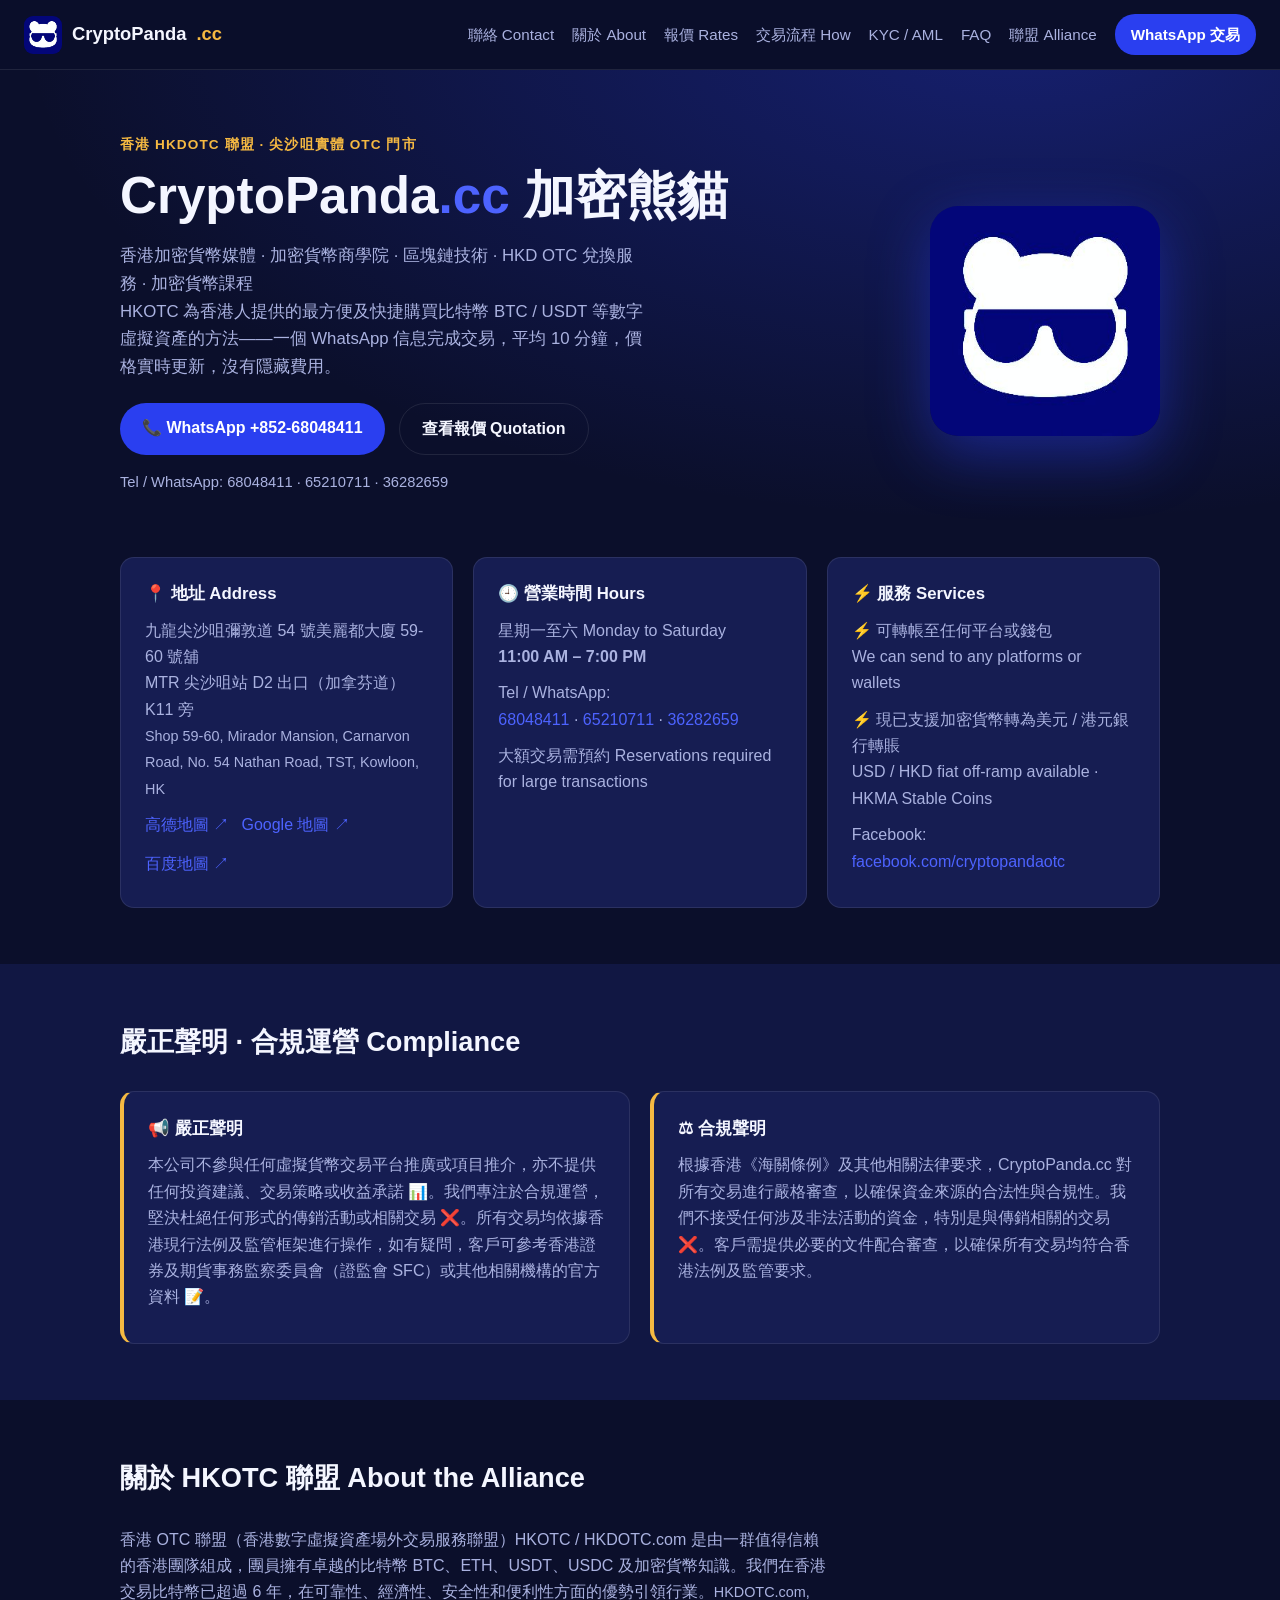
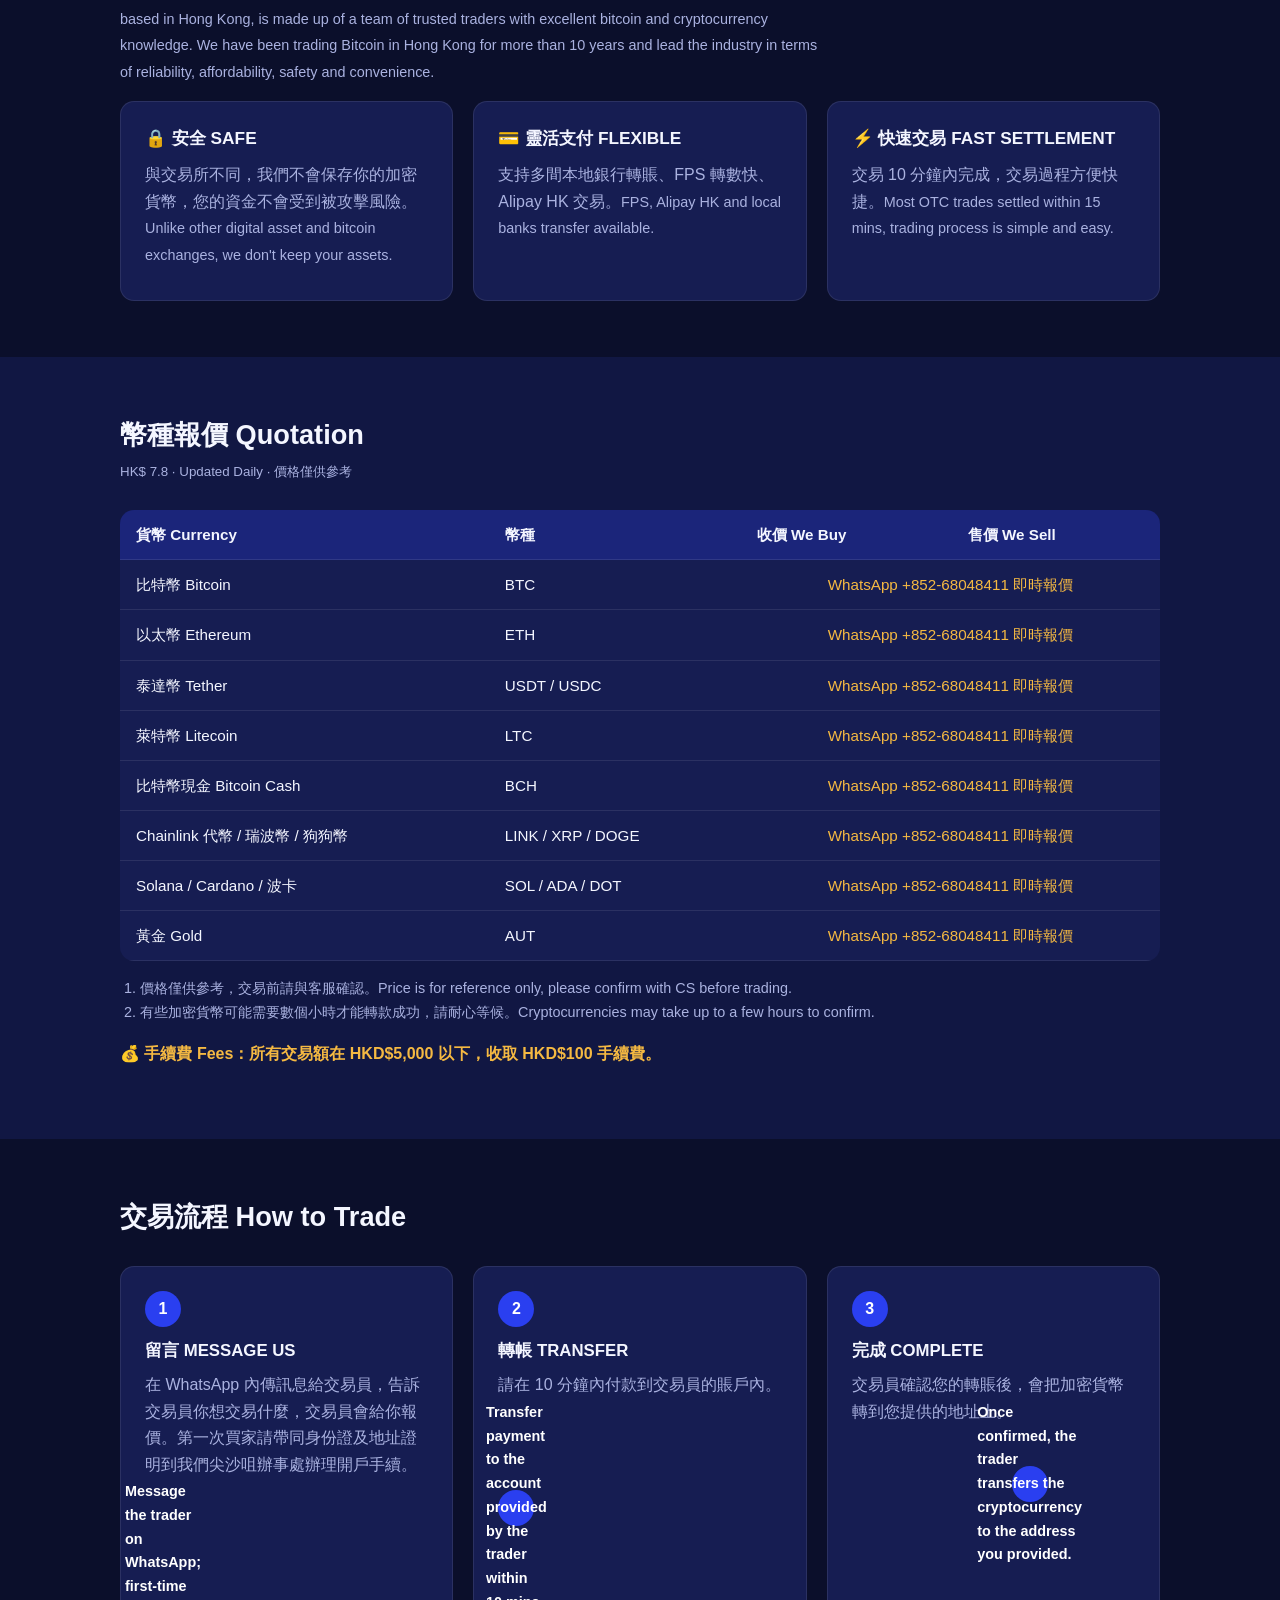
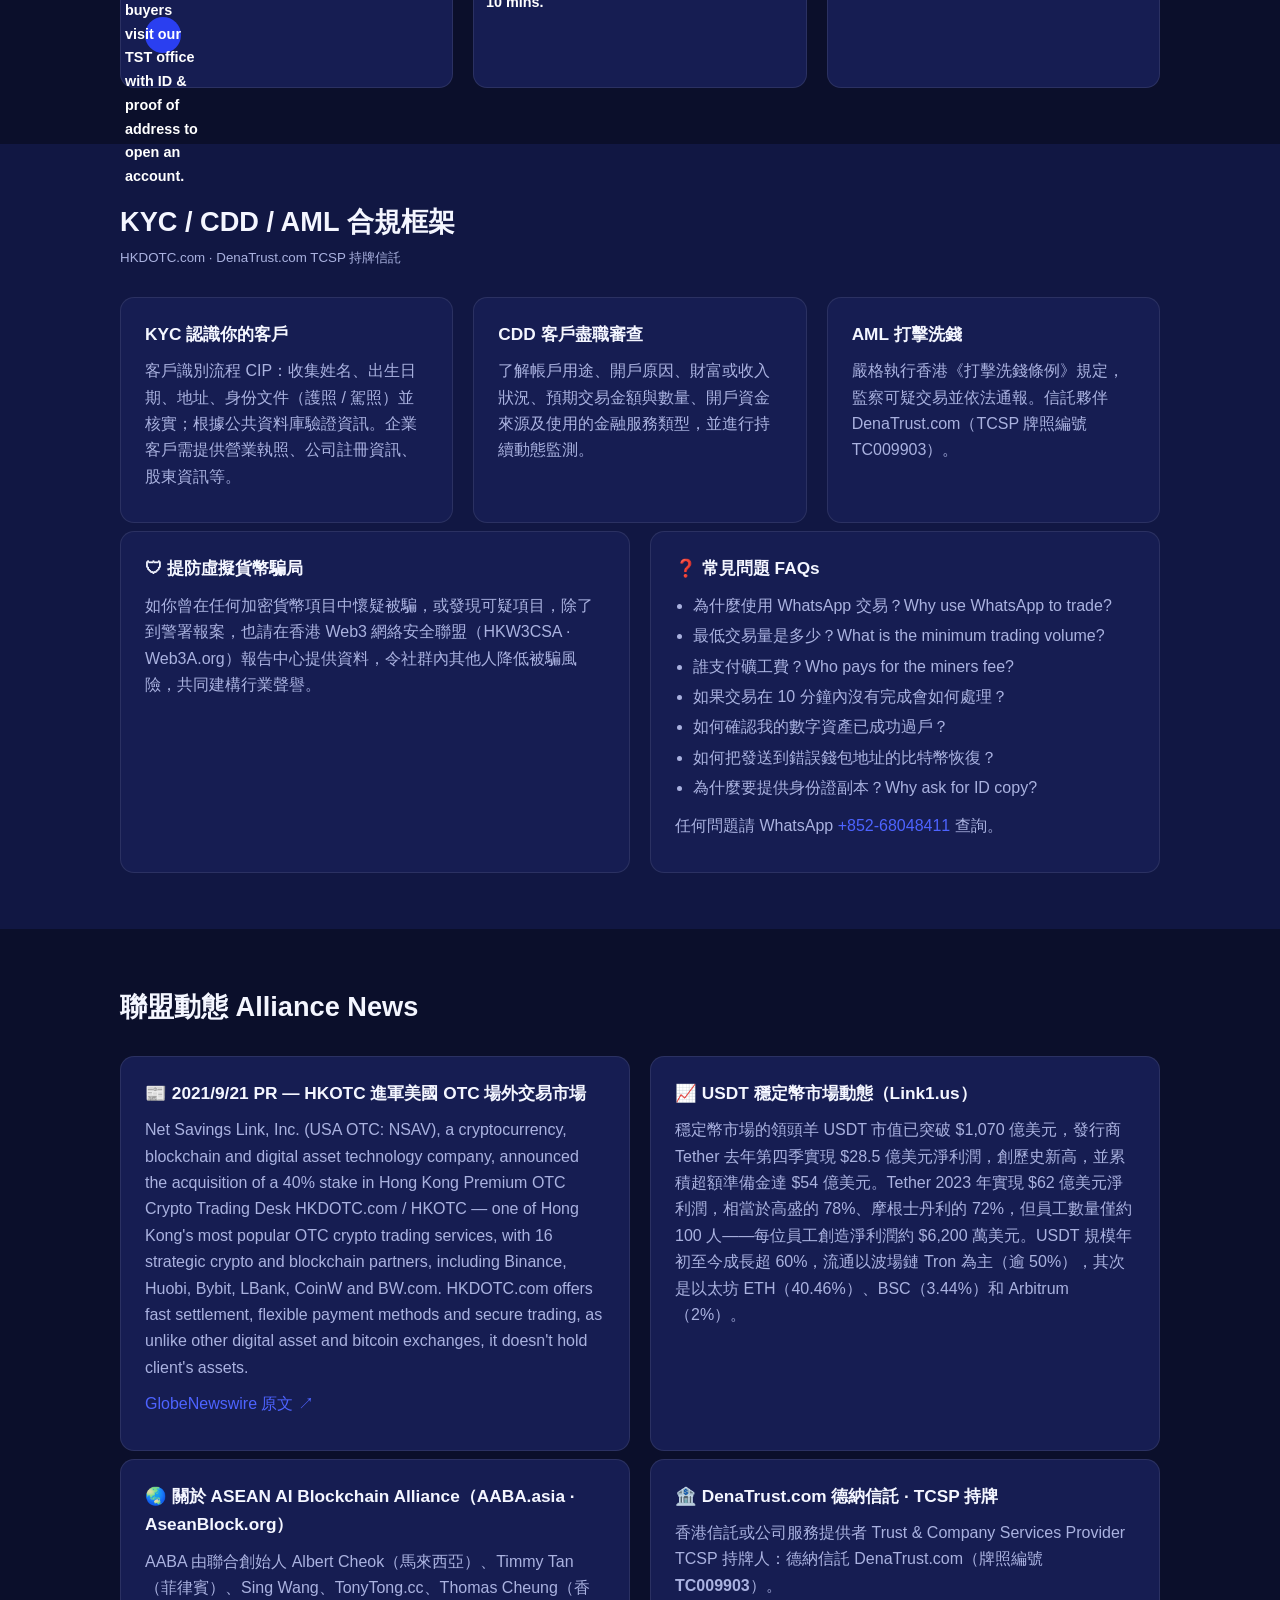
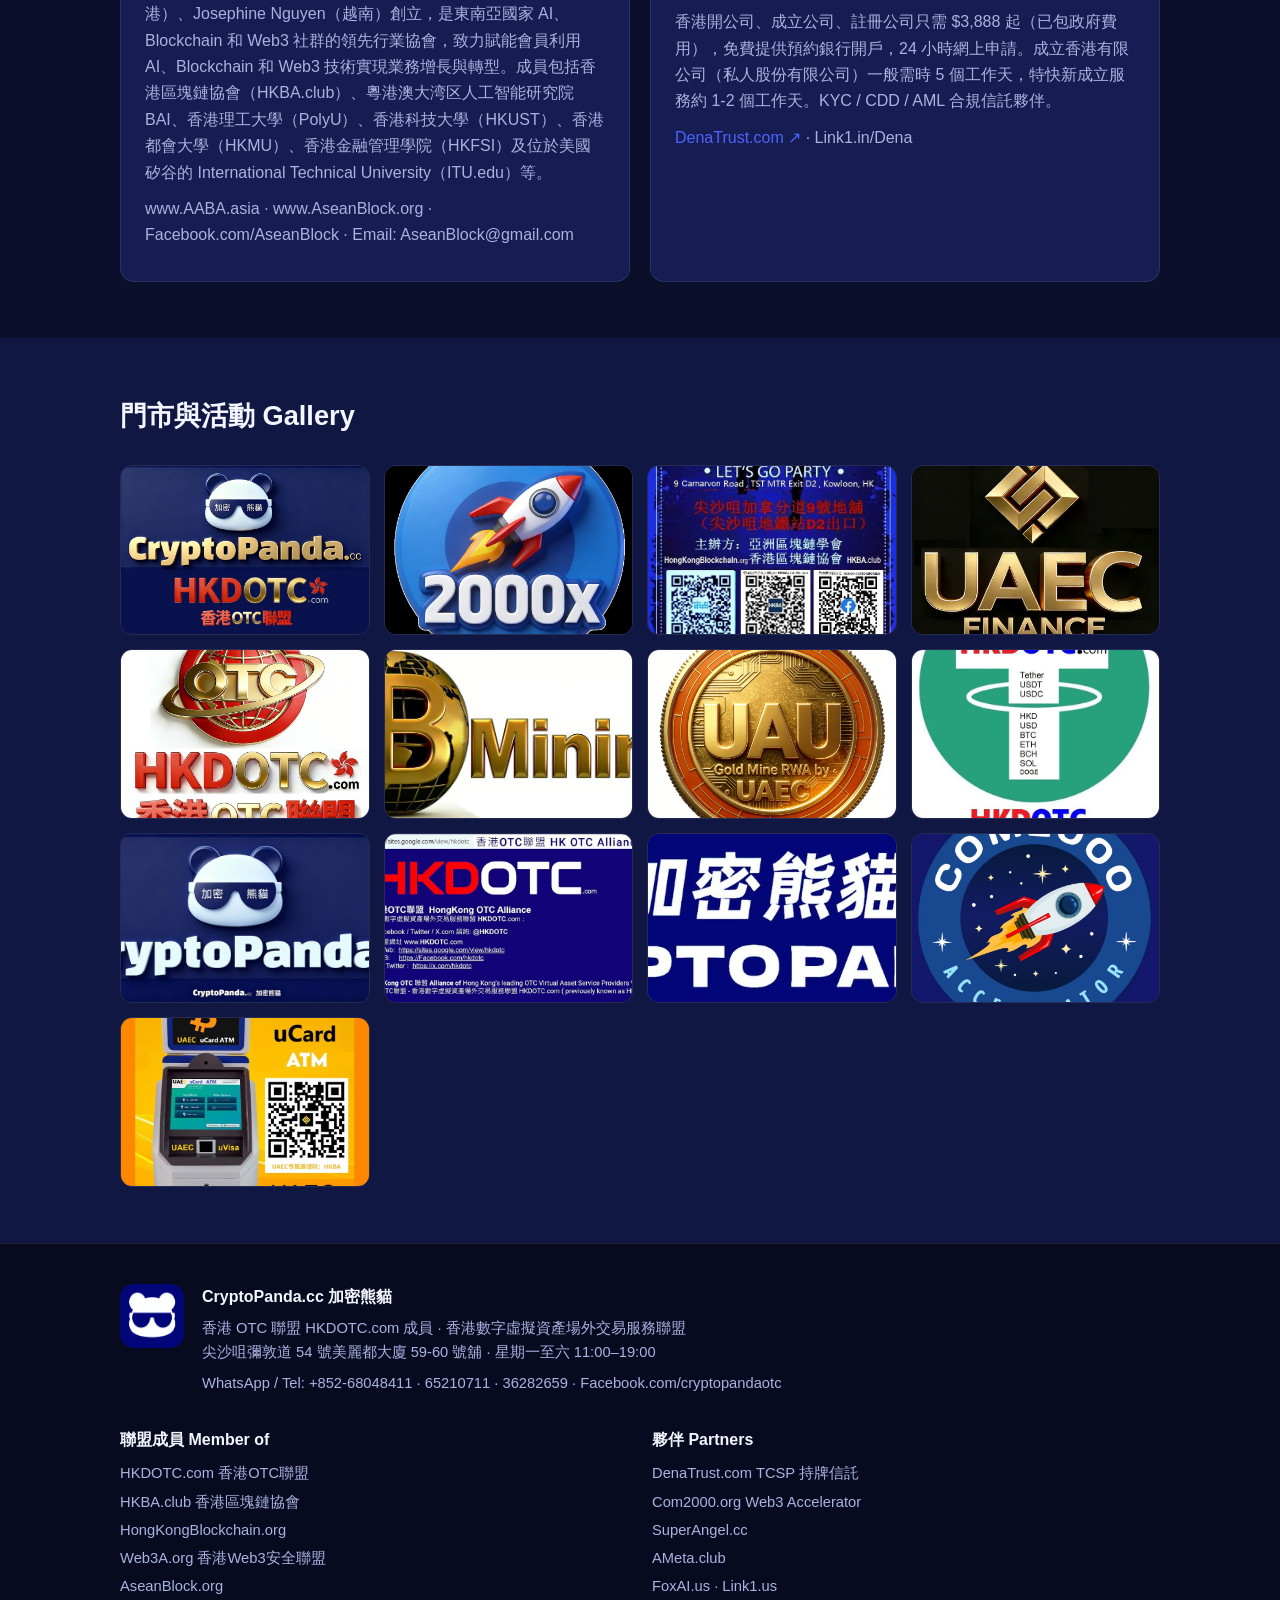
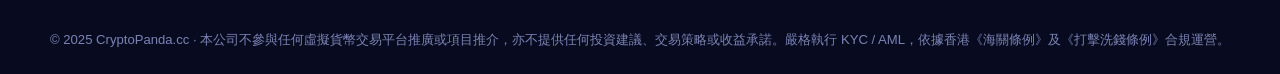
==== site/index.html @ 636df650 "CryptoPanda.cc static website migrated from sites.google.com/view/crypto-panda" ====
<!DOCTYPE html>
<html lang="zh-Hant">
<head>
<meta charset="UTF-8" />
<meta name="viewport" content="width=device-width, initial-scale=1.0" />
<title>CryptoPanda.cc 加密熊貓 — 香港 HKDOTC 聯盟 OTC 門市 | 尖沙咀實體店</title>
<meta name="description" content="CryptoPanda.cc 加密熊貓 — 香港 HKDOTC 聯盟成員，尖沙咀實體 OTC 門市。比特幣 BTC / USDT 等加密貨幣場外交易，10 分鐘完成，FPS / 轉數快 / Alipay HK / 本地銀行轉賬，KYC / AML 合規。Hong Kong OTC crypto trading desk, Mirador Mansion TST." />
<meta property="og:title" content="CryptoPanda.cc 加密熊貓 — 香港 HKDOTC 聯盟 OTC 門市 | 尖沙咀實體店" />
<meta property="og:description" content="CryptoPanda.cc 加密熊貓 — 香港 HKDOTC 聯盟成員，尖沙咀實體 OTC 門市。比特幣 BTC / USDT 等加密貨幣場外交易，10 分鐘完成，FPS / 轉數快 / Alipay HK / 本地銀行轉賬，KYC / AML 合規。Hong Kong OTC crypto trading desk, Mirador Mansion TST." />
<meta property="og:type" content="website" />
<meta property="og:url" content="https://cryptopanda.cc/" />
<meta property="og:image" content="https://cryptopanda.cc/assets/img/229082f6d5.jpg" />
<meta property="og:site_name" content="CryptoPanda.cc 加密熊貓" />
<meta name="twitter:card" content="summary" />
<meta name="twitter:title" content="CryptoPanda.cc 加密熊貓 — 香港 HKDOTC 聯盟 OTC 門市 | 尖沙咀實體店" />
<meta name="twitter:image" content="https://cryptopanda.cc/assets/img/229082f6d5.jpg" />
<link rel="canonical" href="https://cryptopanda.cc/" />
<link rel="icon" type="image/jpeg" href="assets/img/229082f6d5.jpg" />
<link rel="stylesheet" href="assets/css/style.css" />
<script type="application/ld+json">
{
  "@context": "https://schema.org",
  "@type": "LocalBusiness",
  "name": "CryptoPanda.cc 加密熊貓",
  "alternateName": "CryptoPanda HKOTC",
  "description": "香港 HKDOTC 聯盟成員 · 尖沙咀實體 OTC 門市 · 加密貨幣場外交易服務",
  "url": "https://cryptopanda.cc/",
  "logo": "https://cryptopanda.cc/assets/img/229082f6d5.jpg",
  "image": "https://cryptopanda.cc/assets/img/229082f6d5.jpg",
  "telephone": "+852-68048411",
  "address": {
    "@type": "PostalAddress",
    "streetAddress": "Shop 59-60, Mirador Mansion, 54-62 Nathan Road, Tsim Sha Tsui",
    "addressLocality": "Kowloon",
    "addressRegion": "Hong Kong",
    "addressCountry": "HK"
  },
  "geo": {"@type": "GeoCoordinates", "latitude": 22.2988, "longitude": 114.1722},
  "openingHours": "Mo-Sa 11:00-19:00",
  "sameAs": [
    "https://facebook.com/cryptopandaotc",
    "https://wa.me/85268048411",
    "https://hkdotc.com/",
    "https://www.hkba.club/"
  ]
}
</script>
<script type="application/ld+json">
{
  "@context": "https://schema.org",
  "@type": "FAQPage",
  "mainEntity": [
    {"@type": "Question", "name": "為什麼使用 WhatsApp 交易？ Why use WhatsApp to trade?",
     "acceptedAnswer": {"@type": "Answer", "text": "在 WhatsApp 內傳訊息給交易員，告訴交易員你想交易什麼，交易員會即時報價。一個信息就可以完成交易，交易時間平均只需 10 分鐘。"}},
    {"@type": "Question", "name": "最低交易量是多少？ What is the minimum trading volume?",
     "acceptedAnswer": {"@type": "Answer", "text": "請 WhatsApp +852-68048411 向客服查詢即時最低交易量。所有交易額在 HKD$5,000 以下收取 HKD$100 手續費。"}},
    {"@type": "Question", "name": "誰支付礦工費？ Who pays for the miners fee?",
     "acceptedAnswer": {"@type": "Answer", "text": "請與客服在交易前確認報價是否包含礦工費，部分加密貨幣轉款可能需要數小時確認。"}},
    {"@type": "Question", "name": "為什麼要提供身份證副本？ Why are you asking for ID copy?",
     "acceptedAnswer": {"@type": "Answer", "text": "依據香港《打擊洗錢條例》，所有交易須執行 KYC / AML 程序。首次交易請帶同身份證及地址證明到尖沙咀辦事處辦理開戶手續。"}}
  ]
}
</script>
</head>
<body>
<header class="site-head">
  <a class="brand" href="/"><img src="assets/img/229082f6d5.jpg" alt="CryptoPanda 加密熊貓 logo" /> CryptoPanda<span>.cc</span></a>
  <nav class="main">
    <a href="#contact">聯絡 Contact</a>
    <a href="#about">關於 About</a>
    <a href="#rates">報價 Rates</a>
    <a href="#how">交易流程 How</a>
    <a href="#kyc">KYC / AML</a>
    <a href="#faq">FAQ</a>
    <a href="#alliance">聯盟 Alliance</a>
    <a href="https://wa.me/85268048411" class="cta">WhatsApp 交易</a>
  </nav>
</header>

<section class="hero">
  <div class="wrap hero-grid">
    <div>
      <p class="kicker">香港 HKDOTC 聯盟 · 尖沙咀實體 OTC 門市</p>
      <h1>CryptoPanda<span>.cc</span> 加密熊貓</h1>
      <p class="lead">香港加密貨幣媒體 · 加密貨幣商學院 · 區塊鏈技術 · HKD OTC 兌換服務 · 加密貨幣課程<br />
      HKOTC 為香港人提供的最方便及快捷購買比特幣 BTC / USDT 等數字虛擬資產的方法——一個 WhatsApp 信息完成交易，平均 10 分鐘，價格實時更新，沒有隱藏費用。</p>
      <div class="hero-actions">
        <a class="btn primary" href="https://wa.me/85268048411">📞 WhatsApp +852-68048411</a>
        <a class="btn ghost" href="#rates">查看報價 Quotation</a>
      </div>
      <p class="hero-note">Tel / WhatsApp: 68048411 · 65210711 · 36282659</p>
    </div>
    <img class="hero-logo" src="assets/img/229082f6d5.jpg" alt="CryptoPanda 加密熊貓" />
  </div>
</section>

<section class="section contact-strip" id="contact">
  <div class="wrap contact-grid">
    <div class="c-card">
      <h3>📍 地址 Address</h3>
      <p>九龍尖沙咀彌敦道 54 號美麗都大廈 59-60 號舖<br />
      MTR 尖沙咀站 D2 出口（加拿芬道）K11 旁<br />
      <span class="en">Shop 59-60, Mirador Mansion, Carnarvon Road, No. 54 Nathan Road, TST, Kowloon, HK</span></p>
      <div class="map-links">
        <a href="https://surl.amap.com/gNX8JnW1gfIW">高德地圖 ↗</a>
        <a href="https://maps.app.goo.gl/S1iUyGTiBeyRTPDs9">Google 地圖 ↗</a>
        <a href="https://j.map.baidu.com/17/k1ri">百度地圖 ↗</a>
      </div>
    </div>
    <div class="c-card">
      <h3>🕘 營業時間 Hours</h3>
      <p>星期一至六 Monday to Saturday<br /><strong>11:00 AM – 7:00 PM</strong></p>
      <p>Tel / WhatsApp:<br /><a href="tel:+85268048411">68048411</a> · <a href="tel:+85265210711">65210711</a> · <a href="tel:+85236282659">36282659</a></p>
      <p>大額交易需預約 Reservations required for large transactions</p>
    </div>
    <div class="c-card">
      <h3>⚡ 服務 Services</h3>
      <p>⚡ 可轉帳至任何平台或錢包<br />We can send to any platforms or wallets</p>
      <p>⚡ 現已支援加密貨幣轉為美元 / 港元銀行轉賬<br />USD / HKD fiat off-ramp available · HKMA Stable Coins</p>
      <p>Facebook: <a href="https://facebook.com/cryptopandaotc">facebook.com/cryptopandaotc</a></p>
    </div>
  </div>
</section>

<section class="section alt" id="statement">
  <div class="wrap">
    <div class="section-head"><h2>嚴正聲明 · 合規運營 Compliance</h2></div>
    <div class="two-col">
      <div class="card warn">
        <h3>📢 嚴正聲明</h3>
        <p>本公司不參與任何虛擬貨幣交易平台推廣或項目推介，亦不提供任何投資建議、交易策略或收益承諾 📊。我們專注於合規運營，堅決杜絕任何形式的傳銷活動或相關交易 ❌。所有交易均依據香港現行法例及監管框架進行操作，如有疑問，客戶可參考香港證券及期貨事務監察委員會（證監會 SFC）或其他相關機構的官方資料 📝。</p>
      </div>
      <div class="card warn">
        <h3>⚖ 合規聲明</h3>
        <p>根據香港《海關條例》及其他相關法律要求，CryptoPanda.cc 對所有交易進行嚴格審查，以確保資金來源的合法性與合規性。我們不接受任何涉及非法活動的資金，特別是與傳銷相關的交易 ❌。客戶需提供必要的文件配合審查，以確保所有交易均符合香港法例及監管要求。</p>
      </div>
    </div>
  </div>
</section>

<section class="section" id="about">
  <div class="wrap">
    <div class="section-head"><h2>關於 HKOTC 聯盟 About the Alliance</h2></div>
    <p class="intro">香港 OTC 聯盟（香港數字虛擬資產場外交易服務聯盟）HKOTC / HKDOTC.com 是由一群值得信賴的香港團隊組成，團員擁有卓越的比特幣 BTC、ETH、USDT、USDC 及加密貨幣知識。我們在香港交易比特幣已超過 6 年，在可靠性、經濟性、安全性和便利性方面的優勢引領行業。<span class="en">HKDOTC.com, based in Hong Kong, is made up of a team of trusted traders with excellent bitcoin and cryptocurrency knowledge. We have been trading Bitcoin in Hong Kong for more than 10 years and lead the industry in terms of reliability, affordability, safety and convenience.</span></p>
    <div class="three-col">
      <div class="card"><h3>🔒 安全 SAFE</h3><p>與交易所不同，我們不會保存你的加密貨幣，您的資金不會受到被攻擊風險。<span class="en">Unlike other digital asset and bitcoin exchanges, we don't keep your assets.</span></p></div>
      <div class="card"><h3>💳 靈活支付 FLEXIBLE</h3><p>支持多間本地銀行轉賬、FPS 轉數快、Alipay HK 交易。<span class="en">FPS, Alipay HK and local banks transfer available.</span></p></div>
      <div class="card"><h3>⚡ 快速交易 FAST SETTLEMENT</h3><p>交易 10 分鐘內完成，交易過程方便快捷。<span class="en">Most OTC trades settled within 15 mins, trading process is simple and easy.</span></p></div>
    </div>
  </div>
</section>

<section class="section alt" id="rates">
  <div class="wrap">
    <div class="section-head"><h2>幣種報價 Quotation</h2><small>HK$ 7.8 · Updated Daily · 價格僅供參考</small></div>
    <table class="rate-table">
      <thead><tr><th>貨幣 Currency</th><th>幣種</th><th>收價 We Buy</th><th>售價 We Sell</th></tr></thead>
      <tbody>
        <tr><td>比特幣 Bitcoin</td><td>BTC</td><td colspan="2" class="mid">WhatsApp +852-68048411 即時報價</td></tr>
        <tr><td>以太幣 Ethereum</td><td>ETH</td><td colspan="2" class="mid">WhatsApp +852-68048411 即時報價</td></tr>
        <tr><td>泰達幣 Tether</td><td>USDT / USDC</td><td colspan="2" class="mid">WhatsApp +852-68048411 即時報價</td></tr>
        <tr><td>萊特幣 Litecoin</td><td>LTC</td><td colspan="2" class="mid">WhatsApp +852-68048411 即時報價</td></tr>
        <tr><td>比特幣現金 Bitcoin Cash</td><td>BCH</td><td colspan="2" class="mid">WhatsApp +852-68048411 即時報價</td></tr>
        <tr><td>Chainlink 代幣 / 瑞波幣 / 狗狗幣</td><td>LINK / XRP / DOGE</td><td colspan="2" class="mid">WhatsApp +852-68048411 即時報價</td></tr>
        <tr><td>Solana / Cardano / 波卡</td><td>SOL / ADA / DOT</td><td colspan="2" class="mid">WhatsApp +852-68048411 即時報價</td></tr>
        <tr><td>黃金 Gold</td><td>AUT</td><td colspan="2" class="mid">WhatsApp +852-68048411 即時報價</td></tr>
      </tbody>
    </table>
    <ol class="notes">
      <li>價格僅供參考，交易前請與客服確認。Price is for reference only, please confirm with CS before trading.</li>
      <li>有些加密貨幣可能需要數個小時才能轉款成功，請耐心等候。Cryptocurrencies may take up to a few hours to confirm.</li>
    </ol>
    <p class="fee">💰 手續費 Fees：所有交易額在 HKD$5,000 以下，收取 HKD$100 手續費。</p>
  </div>
</section>

<section class="section" id="how">
  <div class="wrap">
    <div class="section-head"><h2>交易流程 How to Trade</h2></div>
    <div class="steps">
      <div class="step"><span>1</span><h3>留言 MESSAGE US</h3><p>在 WhatsApp 內傳訊息給交易員，告訴交易員你想交易什麼，交易員會給你報價。第一次買家請帶同身份證及地址證明到我們尖沙咀辦事處辦理開戶手續。<span class="en">Message the trader on WhatsApp; first-time buyers visit our TST office with ID &amp; proof of address to open an account.</span></p></div>
      <div class="step"><span>2</span><h3>轉帳 TRANSFER</h3><p>請在 10 分鐘內付款到交易員的賬戶內。<span class="en">Transfer payment to the account provided by the trader within 10 mins.</span></p></div>
      <div class="step"><span>3</span><h3>完成 COMPLETE</h3><p>交易員確認您的轉賬後，會把加密貨幣轉到您提供的地址上。<span class="en">Once confirmed, the trader transfers the cryptocurrency to the address you provided.</span></p></div>
    </div>
  </div>
</section>

<section class="section alt" id="kyc">
  <div class="wrap">
    <div class="section-head"><h2>KYC / CDD / AML 合規框架</h2><small>HKDOTC.com · DenaTrust.com TCSP 持牌信託</small></div>
    <div class="three-col">
      <div class="card"><h3>KYC 認識你的客戶</h3><p>客戶識別流程 CIP：收集姓名、出生日期、地址、身份文件（護照 / 駕照）並核實；根據公共資料庫驗證資訊。企業客戶需提供營業執照、公司註冊資訊、股東資訊等。</p></div>
      <div class="card"><h3>CDD 客戶盡職審查</h3><p>了解帳戶用途、開戶原因、財富或收入狀況、預期交易金額與數量、開戶資金來源及使用的金融服務類型，並進行持續動態監測。</p></div>
      <div class="card"><h3>AML 打擊洗錢</h3><p>嚴格執行香港《打擊洗錢條例》規定，監察可疑交易並依法通報。信託夥伴 DenaTrust.com（TCSP 牌照編號 TC009903）。</p></div>
    </div>
    <div class="two-col">
      <div class="card">
        <h3>🛡 提防虛擬貨幣騙局</h3>
        <p>如你曾在任何加密貨幣項目中懷疑被騙，或發現可疑項目，除了到警署報案，也請在香港 Web3 網絡安全聯盟（HKW3CSA · Web3A.org）報告中心提供資料，令社群內其他人降低被騙風險，共同建構行業聲譽。</p>
      </div>
      <div class="card">
        <h3>❓ 常見問題 FAQs</h3>
        <ul class="faq-list">
          <li>為什麼使用 WhatsApp 交易？Why use WhatsApp to trade?</li>
          <li>最低交易量是多少？What is the minimum trading volume?</li>
          <li>誰支付礦工費？Who pays for the miners fee?</li>
          <li>如果交易在 10 分鐘內沒有完成會如何處理？</li>
          <li>如何確認我的數字資產已成功過戶？</li>
          <li>如何把發送到錯誤錢包地址的比特幣恢復？</li>
          <li>為什麼要提供身份證副本？Why ask for ID copy?</li>
        </ul>
        <p>任何問題請 WhatsApp <a href="https://wa.me/85268048411">+852-68048411</a> 查詢。</p>
      </div>
    </div>
  </div>
</section>

<section class="section" id="news">
  <div class="wrap">
    <div class="section-head"><h2>聯盟動態 Alliance News</h2></div>
    <div class="two-col">
      <div class="card">
        <h3>📰 2021/9/21 PR — HKOTC 進軍美國 OTC 場外交易市場</h3>
        <p>Net Savings Link, Inc. (USA OTC: NSAV), a cryptocurrency, blockchain and digital asset technology company, announced the acquisition of a 40% stake in Hong Kong Premium OTC Crypto Trading Desk HKDOTC.com / HKOTC — one of Hong Kong's most popular OTC crypto trading services, with 16 strategic crypto and blockchain partners, including Binance, Huobi, Bybit, LBank, CoinW and BW.com. HKDOTC.com offers fast settlement, flexible payment methods and secure trading, as unlike other digital asset and bitcoin exchanges, it doesn't hold client's assets.</p>
        <p><a href="https://www.globenewswire.com/news-release/2021/09/21/2300694/0/en/NSAV-ACQUIRES-40-STAKE-IN-PREMIUM-OTC-CRYPTO-TRADING-DESK-HKOTC-CO.html">GlobeNewswire 原文 ↗</a></p>
      </div>
      <div class="card">
        <h3>📈 USDT 穩定幣市場動態（Link1.us）</h3>
        <p>穩定幣市場的領頭羊 USDT 市值已突破 $1,070 億美元，發行商 Tether 去年第四季實現 $28.5 億美元淨利潤，創歷史新高，並累積超額準備金達 $54 億美元。Tether 2023 年實現 $62 億美元淨利潤，相當於高盛的 78%、摩根士丹利的 72%，但員工數量僅約 100 人——每位員工創造淨利潤約 $6,200 萬美元。USDT 規模年初至今成長超 60%，流通以波場鏈 Tron 為主（逾 50%），其次是以太坊 ETH（40.46%）、BSC（3.44%）和 Arbitrum（2%）。</p>
      </div>
    </div>
    <div class="two-col">
      <div class="card">
        <h3>🌏 關於 ASEAN AI Blockchain Alliance（AABA.asia · AseanBlock.org）</h3>
        <p>AABA 由聯合創始人 Albert Cheok（馬來西亞）、Timmy Tan（菲律賓）、Sing Wang、TonyTong.cc、Thomas Cheung（香港）、Josephine Nguyen（越南）創立，是東南亞國家 AI、Blockchain 和 Web3 社群的領先行業協會，致力賦能會員利用 AI、Blockchain 和 Web3 技術實現業務增長與轉型。成員包括香港區塊鏈協會（HKBA.club）、粵港澳大湾区人工智能研究院 BAI、香港理工大學（PolyU）、香港科技大學（HKUST）、香港都會大學（HKMU）、香港金融管理學院（HKFSI）及位於美國矽谷的 International Technical University（ITU.edu）等。</p>
        <p>www.AABA.asia · www.AseanBlock.org · Facebook.com/AseanBlock · Email: AseanBlock@gmail.com</p>
      </div>
      <div class="card">
        <h3>🏦 DenaTrust.com 德納信託 · TCSP 持牌</h3>
        <p>香港信託或公司服務提供者 Trust &amp; Company Services Provider TCSP 持牌人：德納信託 DenaTrust.com（牌照編號 <strong>TC009903</strong>）。</p>
        <p>香港開公司、成立公司、註冊公司只需 $3,888 起（已包政府費用），免費提供預約銀行開戶，24 小時網上申請。成立香港有限公司（私人股份有限公司）一般需時 5 個工作天，特快新成立服務約 1-2 個工作天。KYC / CDD / AML 合規信託夥伴。</p>
        <p><a href="https://denatrust.com/">DenaTrust.com ↗</a> · Link1.in/Dena</p>
      </div>
    </div>
  </div>
</section>

<section class="section alt" id="gallery">
  <div class="wrap">
    <div class="section-head"><h2>門市與活動 Gallery</h2></div>
    <div class="gallery">
      <img src="assets/img/a9dcb4ada9.jpg" alt="CryptoPanda 門市與活動照片" loading="lazy" />
      <img src="assets/img/1baae453f8.jpg" alt="CryptoPanda 門市與活動照片" loading="lazy" />
      <img src="assets/img/5feec6fad7.jpg" alt="CryptoPanda 門市與活動照片" loading="lazy" />
      <img src="assets/img/48e585fd11.jpg" alt="CryptoPanda 門市與活動照片" loading="lazy" />
      <img src="assets/img/a120002dae.jpg" alt="CryptoPanda 門市與活動照片" loading="lazy" />
      <img src="assets/img/e65a590a1b.jpg" alt="CryptoPanda 門市與活動照片" loading="lazy" />
      <img src="assets/img/2b3e9a0b26.jpg" alt="CryptoPanda 門市與活動照片" loading="lazy" />
      <img src="assets/img/5f7fae961f.jpg" alt="CryptoPanda 門市與活動照片" loading="lazy" />
      <img src="assets/img/344607c28f.jpg" alt="CryptoPanda 門市與活動照片" loading="lazy" />
      <img src="assets/img/9b5f0bfd82.jpg" alt="CryptoPanda 門市與活動照片" loading="lazy" />
      <img src="assets/img/c36d4909ea.jpg" alt="CryptoPanda 門市與活動照片" loading="lazy" />
      <img src="assets/img/d9d521d7dd.jpg" alt="CryptoPanda 門市與活動照片" loading="lazy" />
      <img src="assets/img/a3f9335249.jpg" alt="CryptoPanda 門市與活動照片" loading="lazy" />
    </div>
  </div>
</section>

<footer class="site-foot">
  <div class="wrap">
    <div class="foot-brand">
      <img src="assets/img/229082f6d5.jpg" alt="CryptoPanda logo" />
      <div>
        <strong>CryptoPanda.cc 加密熊貓</strong>
        <p>香港 OTC 聯盟 HKDOTC.com 成員 · 香港數字虛擬資產場外交易服務聯盟<br />
        尖沙咀彌敦道 54 號美麗都大廈 59-60 號舖 · 星期一至六 11:00–19:00</p>
        <p>WhatsApp / Tel: +852-68048411 · 65210711 · 36282659 · Facebook.com/cryptopandaotc</p>
      </div>
    </div>
    <div class="foot-links">
      <div>
        <h4>聯盟成員 Member of</h4>
        <a href="https://hkdotc.com/">HKDOTC.com 香港OTC聯盟</a>
        <a href="https://www.hkba.club/">HKBA.club 香港區塊鏈協會</a>
        <a href="https://www.hongkongblockchain.org/">HongKongBlockchain.org</a>
        <a href="https://web3a.org/">Web3A.org 香港Web3安全聯盟</a>
        <a href="https://www.aseanblock.org/">AseanBlock.org</a>
      </div>
      <div>
        <h4>夥伴 Partners</h4>
        <a href="https://denatrust.com/">DenaTrust.com TCSP 持牌信託</a>
        <a href="https://com2000.org/">Com2000.org Web3 Accelerator</a>
        <a href="https://superangel.cc/">SuperAngel.cc</a>
        <a href="https://ameta.club/">AMeta.club</a>
        <a href="https://foxai.us/">FoxAI.us · Link1.us</a>
      </div>
    </div>
  </div>
  <p class="fine">© 2025 CryptoPanda.cc · 本公司不參與任何虛擬貨幣交易平台推廣或項目推介，亦不提供任何投資建議、交易策略或收益承諾。嚴格執行 KYC / AML，依據香港《海關條例》及《打擊洗錢條例》合規運營。</p>
</footer>
<script>
document.addEventListener('click', e => {
  if (!e.target.closest('.site-head')) document.querySelector('nav.main')?.classList.remove('open');
});
</script>
</body>
</html>
---- site/assets/css/style.css ----
:root{--bg:#0b0f2b;--panel:#111743;--card:#161d52;--ink:#f4f6ff;--muted:#aab2e0;--brand:#2a3ff0;--brand2:#4d63ff;--gold:#f5b942;--line:rgba(255,255,255,.09)}
*{box-sizing:border-box}
body{margin:0;font-family:"Noto Sans TC","PingFang TC","Microsoft JhengHei",-apple-system,"Segoe UI",sans-serif;background:var(--bg);color:var(--ink);line-height:1.65}
a{color:var(--brand2);text-decoration:none}
a:hover{text-decoration:underline}
img{max-width:100%}
.wrap{max-width:1080px;margin:0 auto;padding:0 20px}
.en{color:var(--muted);font-size:.9em}

/* header */
.site-head{display:flex;align-items:center;justify-content:space-between;gap:16px;padding:14px 24px;position:sticky;top:0;background:rgba(11,15,43,.92);backdrop-filter:blur(10px);border-bottom:1px solid var(--line);z-index:50}
.brand{display:flex;align-items:center;gap:10px;font-weight:800;font-size:1.15rem;color:var(--ink)}
.brand img{width:38px;height:38px;border-radius:9px}
.brand span{color:var(--gold)}
nav.main{display:flex;align-items:center;gap:18px;flex-wrap:wrap}
nav.main a{color:var(--muted);font-size:.95rem}
nav.main a:hover{color:var(--ink);text-decoration:none}
nav.main a.cta{background:var(--brand);color:#fff;padding:8px 16px;border-radius:20px;font-weight:600}
@media(max-width:840px){nav.main{display:none}.site-head.open nav.main{display:flex}}

/* hero */
.hero{padding:64px 0 48px;background:radial-gradient(1000px 500px at 80% -10%,rgba(42,63,240,.35),transparent),var(--bg)}
.hero-grid{display:grid;grid-template-columns:1fr auto;gap:40px;align-items:center}
.kicker{color:var(--gold);font-weight:700;letter-spacing:.08em;text-transform:uppercase;font-size:.85rem;margin:0 0 10px}
.hero h1{font-size:clamp(2.1rem,5vw,3.2rem);margin:0 0 14px;line-height:1.15}
.hero h1 span{color:var(--brand2)}
.lead{color:var(--muted);font-size:1.05rem;max-width:56ch}
.hero-actions{display:flex;gap:14px;flex-wrap:wrap;margin:22px 0 10px}
.btn{padding:12px 22px;border-radius:26px;font-weight:700}
.btn.primary{background:var(--brand);color:#fff}
.btn.primary:hover{background:var(--brand2);text-decoration:none}
.btn.ghost{border:1px solid var(--line);color:var(--ink)}
.btn.ghost:hover{text-decoration:none;border-color:var(--brand2)}
.hero-note{color:var(--muted);font-size:.92rem}
.hero-logo{width:230px;height:230px;border-radius:28px;box-shadow:0 18px 60px rgba(42,63,240,.45)}
@media(max-width:760px){.hero-grid{grid-template-columns:1fr}.hero-logo{width:160px;height:160px}}

/* sections */
.section{padding:56px 0}
.section.alt{background:var(--panel)}
.section-head{margin-bottom:26px}
.section-head h2{margin:0;font-size:1.7rem}
.section-head small{color:var(--muted)}
.intro{max-width:80ch;color:var(--muted)}
.two-col{display:grid;grid-template-columns:1fr 1fr;gap:20px;margin-top:8px}
.three-col{display:grid;grid-template-columns:repeat(3,1fr);gap:20px;margin-top:8px}
@media(max-width:840px){.two-col,.three-col{grid-template-columns:1fr}}
.card{background:var(--card);border:1px solid var(--line);border-radius:14px;padding:22px 24px}
.card h3{margin:0 0 10px;font-size:1.08rem}
.card p{margin:0 0 10px;color:var(--muted)}
.card.warn{border-left:4px solid var(--gold)}
.card .faq-list{margin:0 0 12px;padding-left:18px;color:var(--muted)}
.card .faq-list li{margin:4px 0}

/* contact strip */
.contact-strip{padding-top:0}
.contact-grid{display:grid;grid-template-columns:repeat(3,1fr);gap:20px}
@media(max-width:840px){.contact-grid{grid-template-columns:1fr}}
.c-card{background:var(--card);border:1px solid var(--line);border-radius:14px;padding:22px 24px}
.c-card h3{margin:0 0 10px;font-size:1.05rem}
.c-card p{margin:0 0 10px;color:var(--muted)}
.map-links{display:flex;gap:12px;flex-wrap:wrap}

/* rates */
.rate-table{width:100%;border-collapse:collapse;background:var(--card);border-radius:14px;overflow:hidden;font-size:.95rem}
.rate-table th,.rate-table td{padding:12px 16px;border-bottom:1px solid var(--line);text-align:left}
.rate-table thead th{background:rgba(42,63,240,.25);font-weight:700}
.rate-table .mid{color:var(--gold);text-align:center}
.notes{color:var(--muted);font-size:.9rem;margin:16px 0 6px;padding-left:20px}
.fee{font-weight:600;color:var(--gold)}

/* steps */
.steps{display:grid;grid-template-columns:repeat(3,1fr);gap:20px}
@media(max-width:840px){.steps{grid-template-columns:1fr}}
.step{background:var(--card);border:1px solid var(--line);border-radius:14px;padding:24px}
.step span{display:inline-flex;width:36px;height:36px;border-radius:50%;background:var(--brand);color:#fff;align-items:center;justify-content:center;font-weight:800;margin-bottom:10px}
.step h3{margin:0 0 8px;font-size:1.05rem}
.step p{margin:0;color:var(--muted)}

/* gallery */
.gallery{display:grid;grid-template-columns:repeat(4,1fr);gap:14px}
.gallery img{border-radius:12px;width:100%;height:170px;object-fit:cover;border:1px solid var(--line)}
@media(max-width:840px){.gallery{grid-template-columns:repeat(2,1fr)}}

/* footer */
.site-foot{border-top:1px solid var(--line);padding:40px 0 24px;background:#080b20}
.foot-brand{display:flex;gap:18px;align-items:flex-start;margin-bottom:26px}
.foot-brand img{width:64px;height:64px;border-radius:14px}
.foot-brand p{margin:6px 0;color:var(--muted);font-size:.92rem}
.foot-links{display:grid;grid-template-columns:1fr 1fr;gap:24px}
.foot-links h4{margin:0 0 8px;color:var(--ink)}
.foot-links a{display:block;color:var(--muted);font-size:.92rem;margin:4px 0}
.fine{color:#7b83b3;font-size:.82rem;margin:26px 0 0;text-align:center}
@media(max-width:640px){.foot-links{grid-template-columns:1fr}}
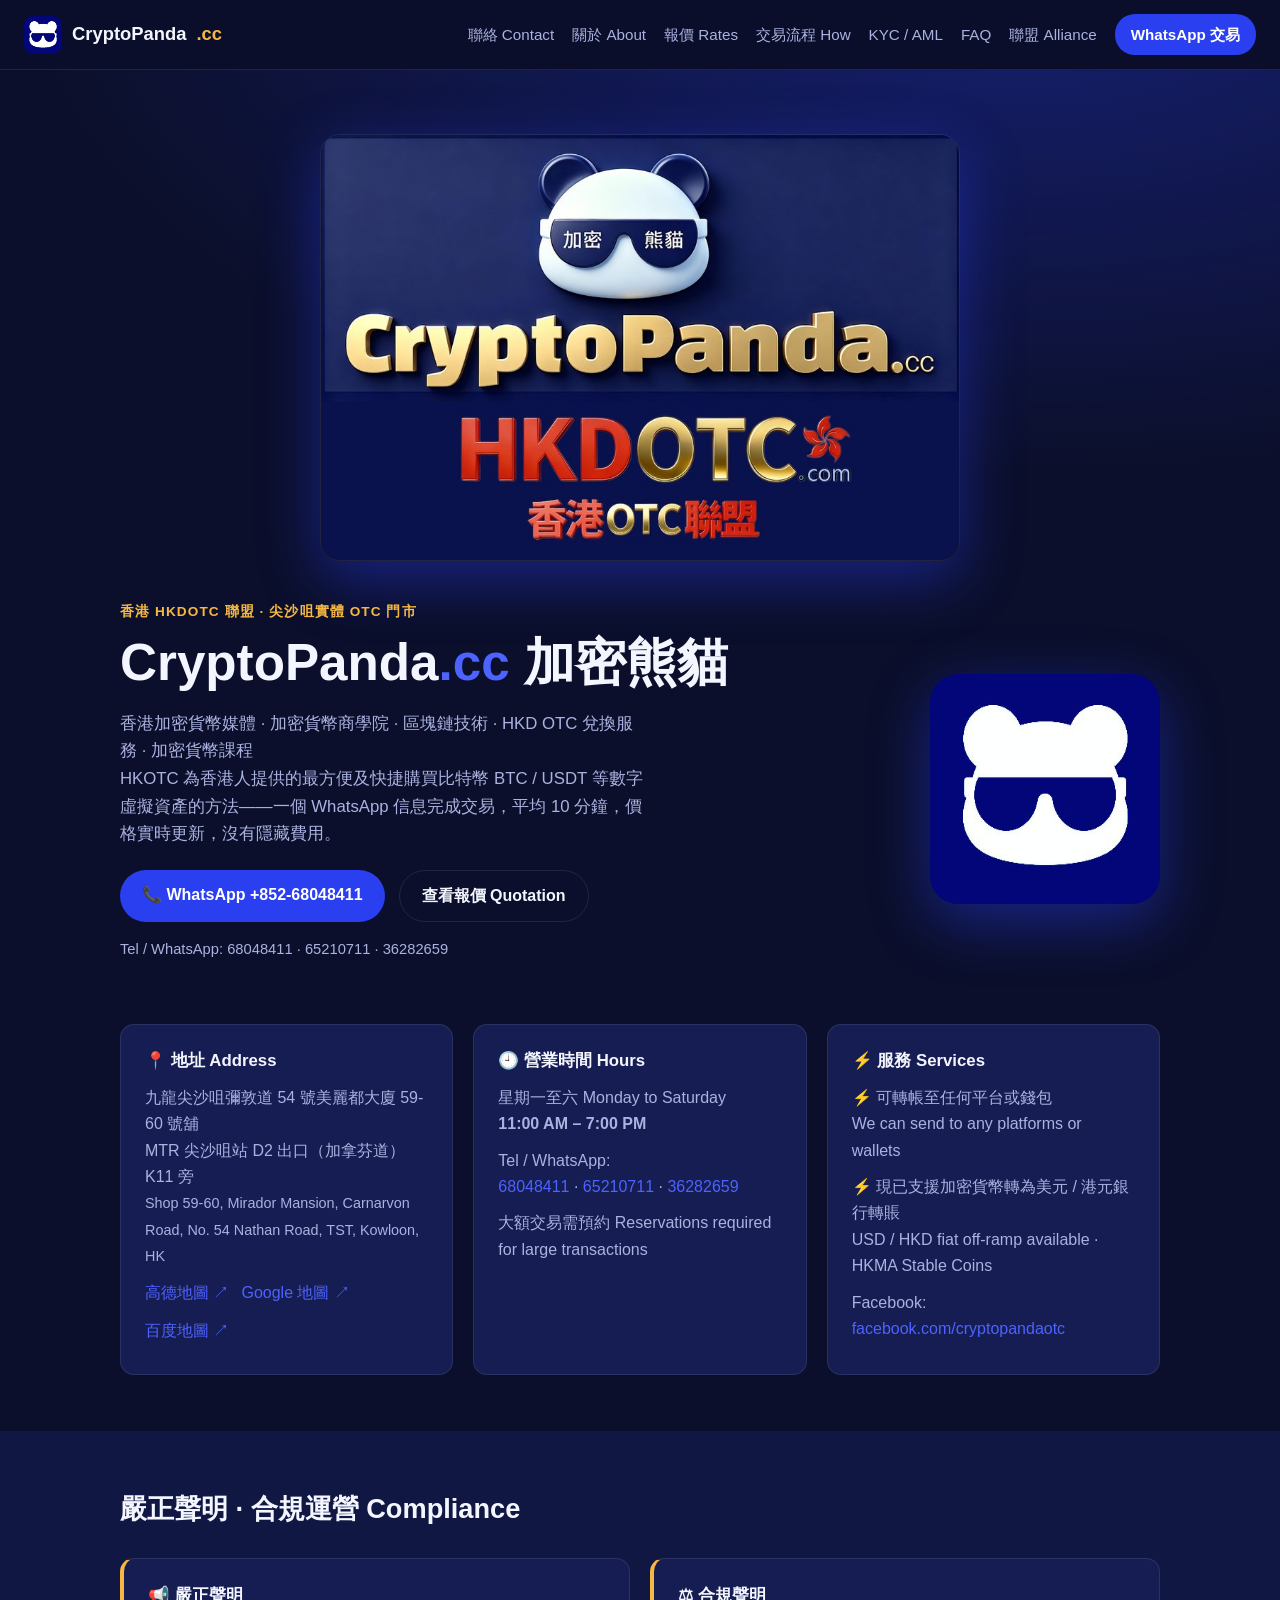
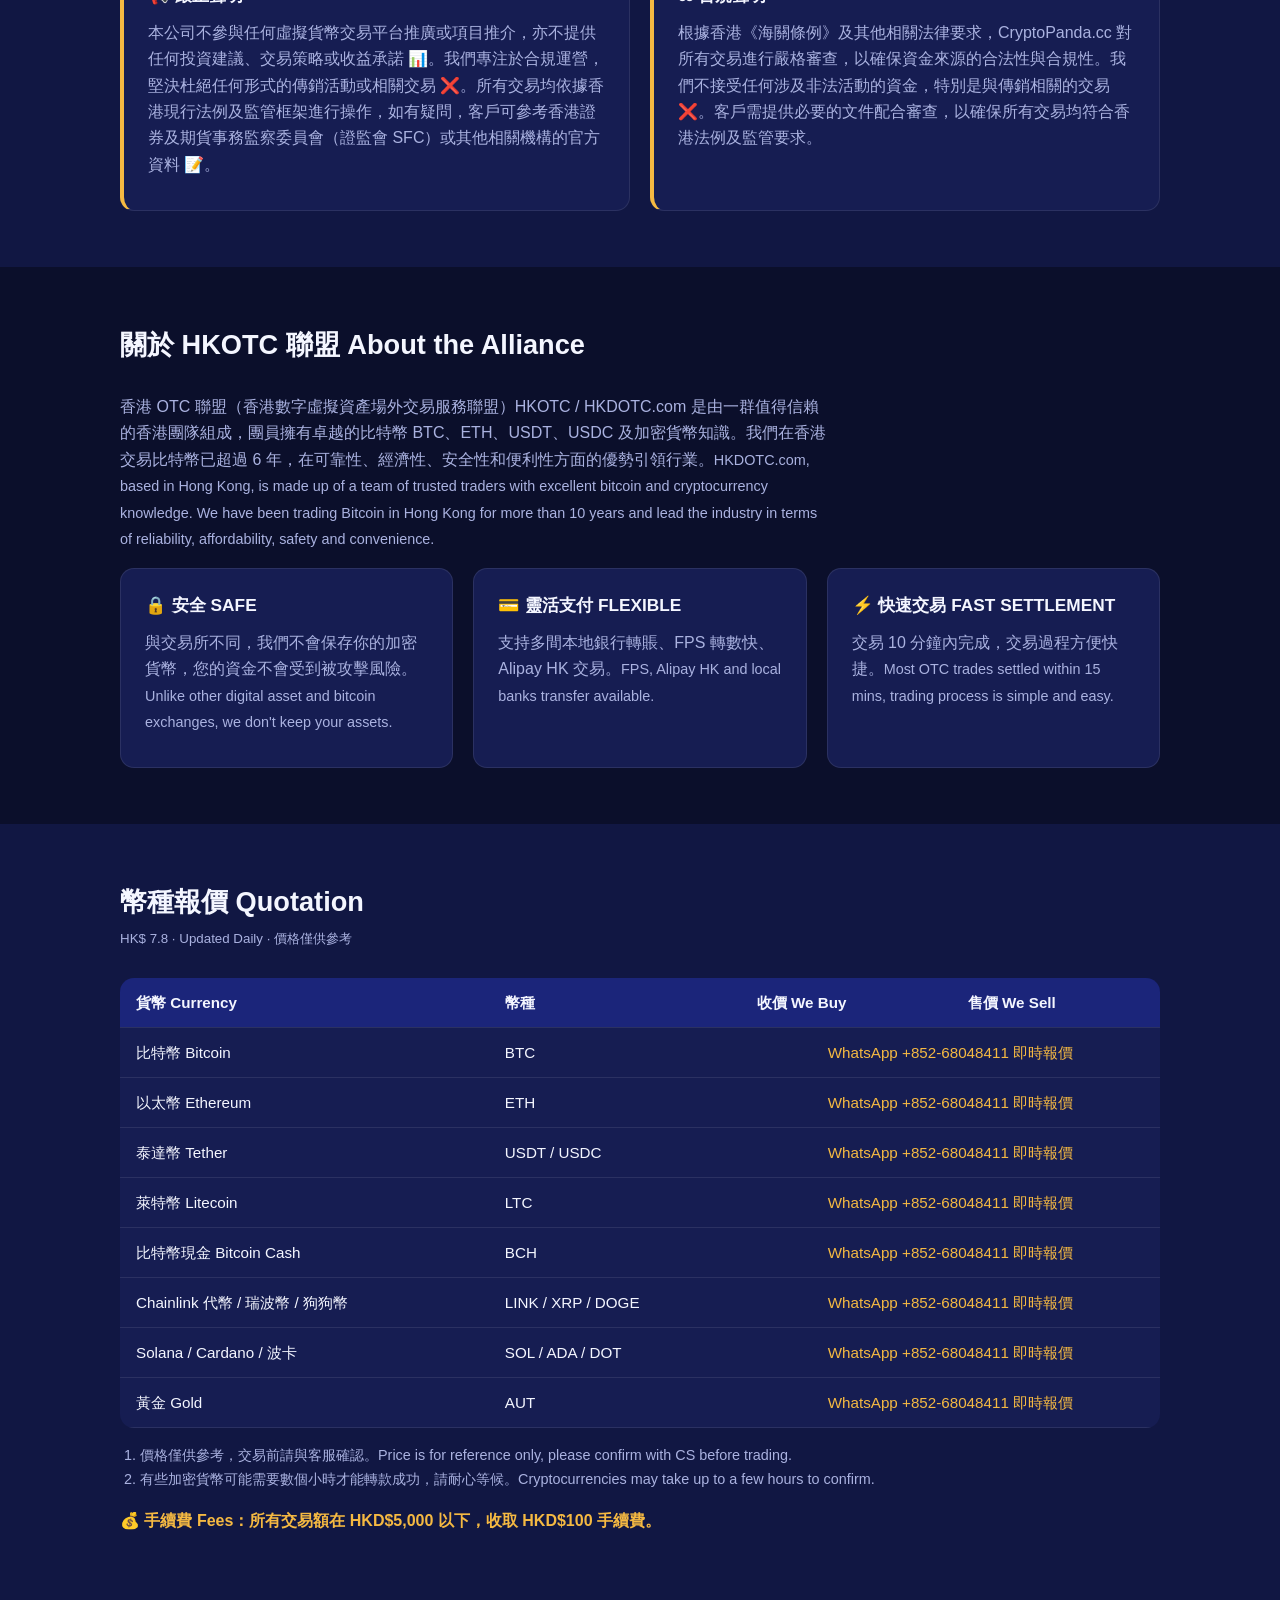
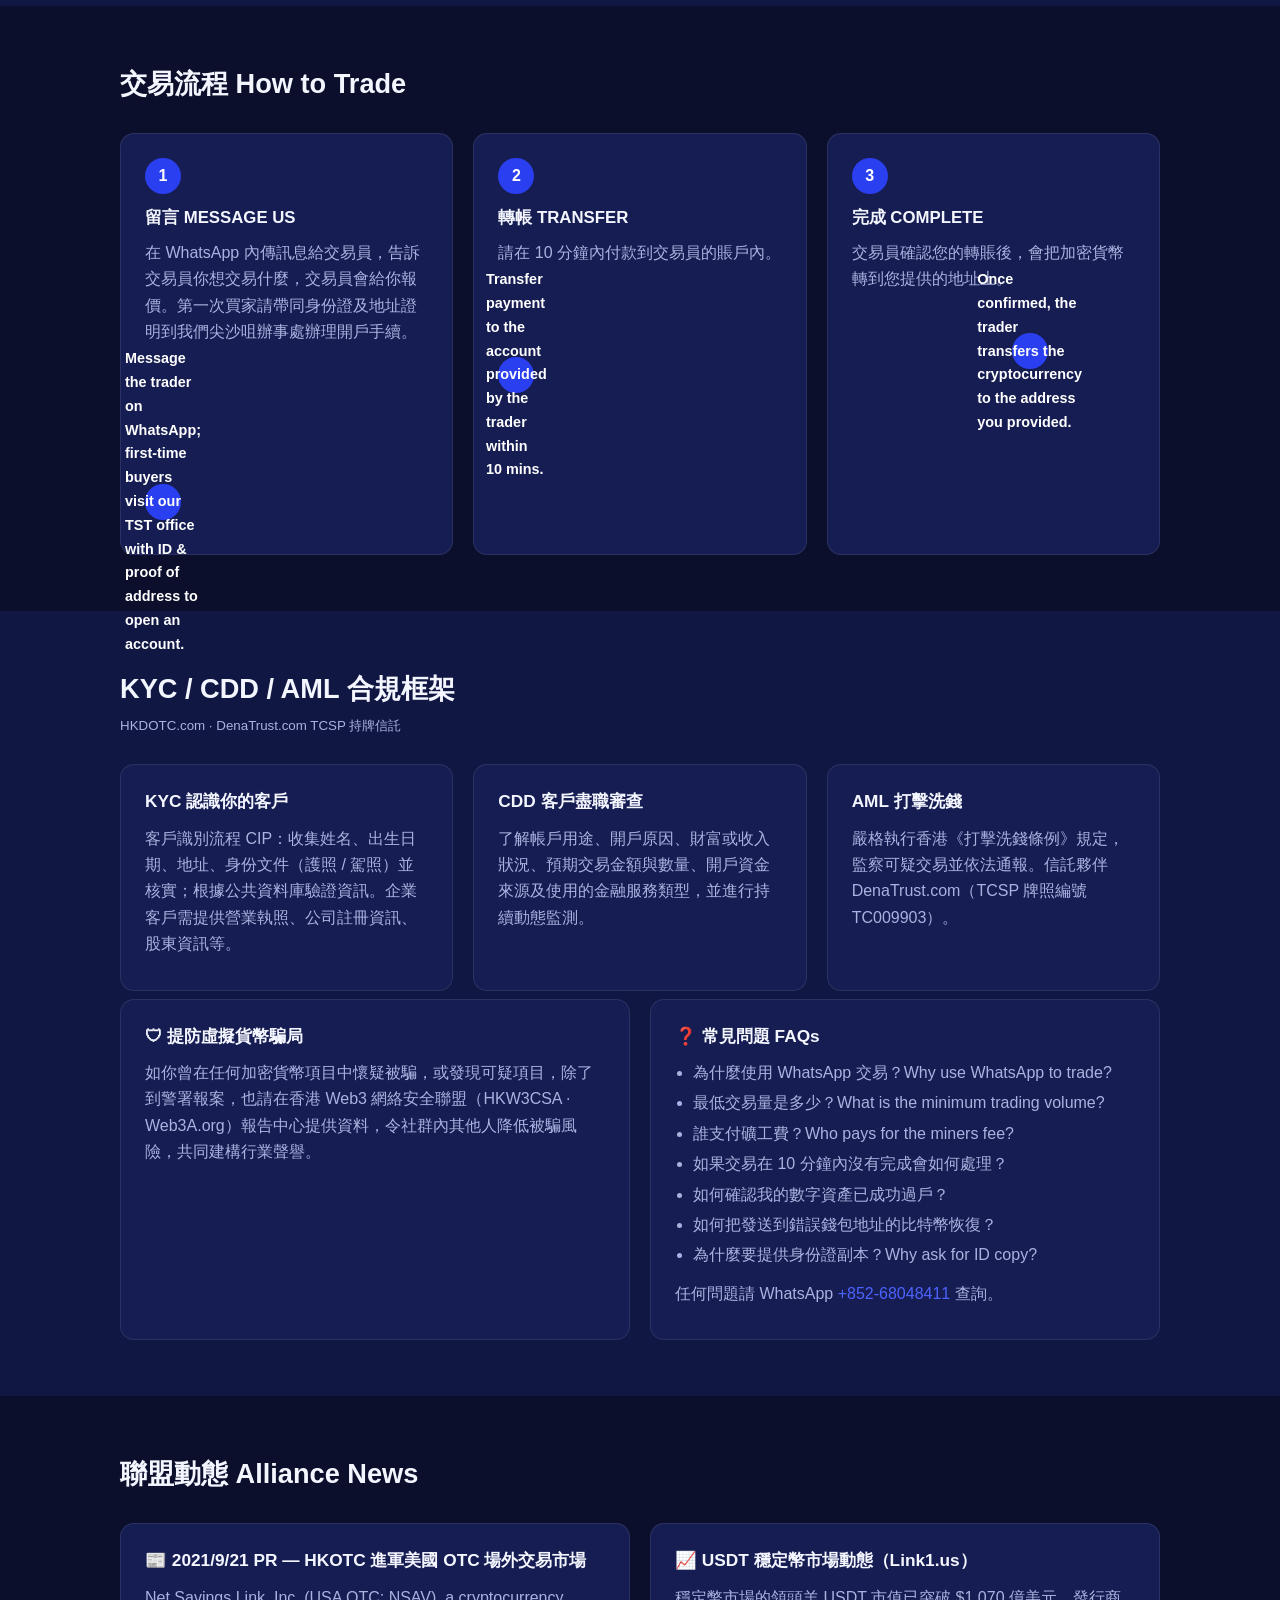
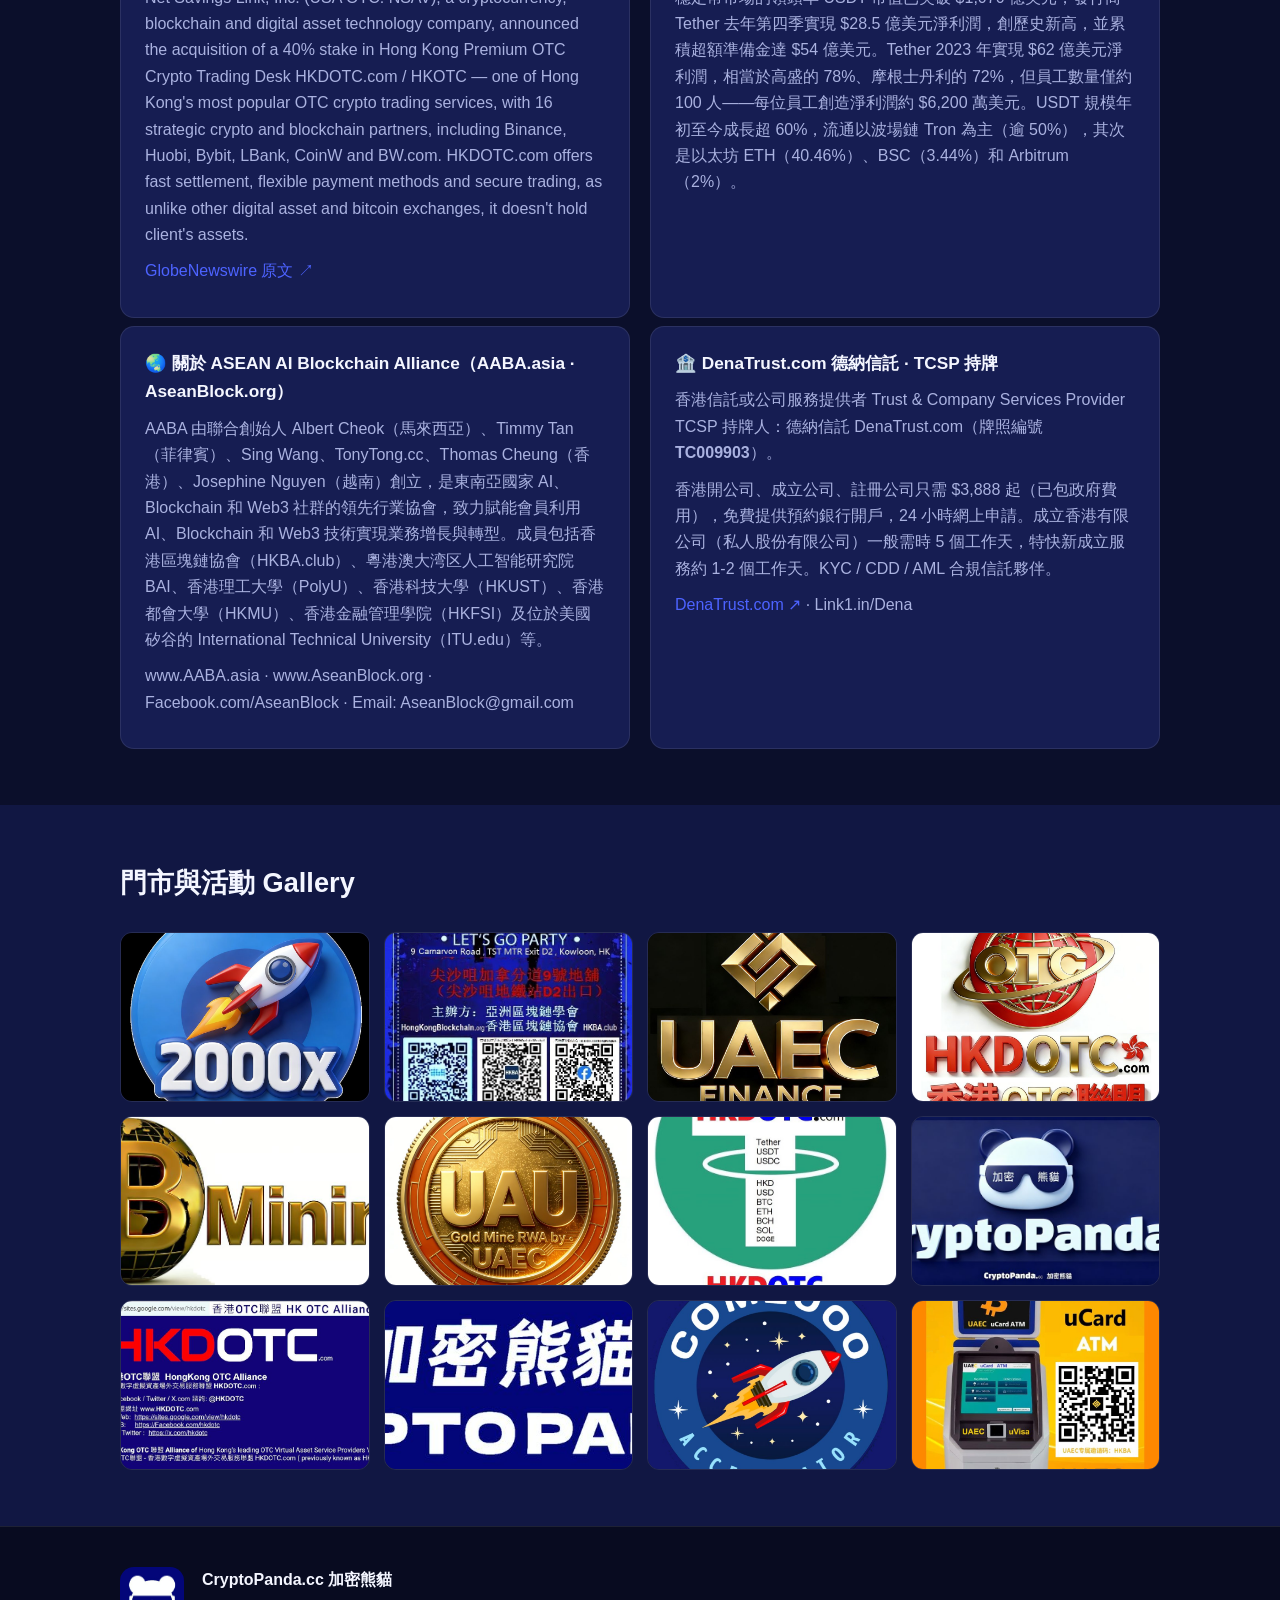
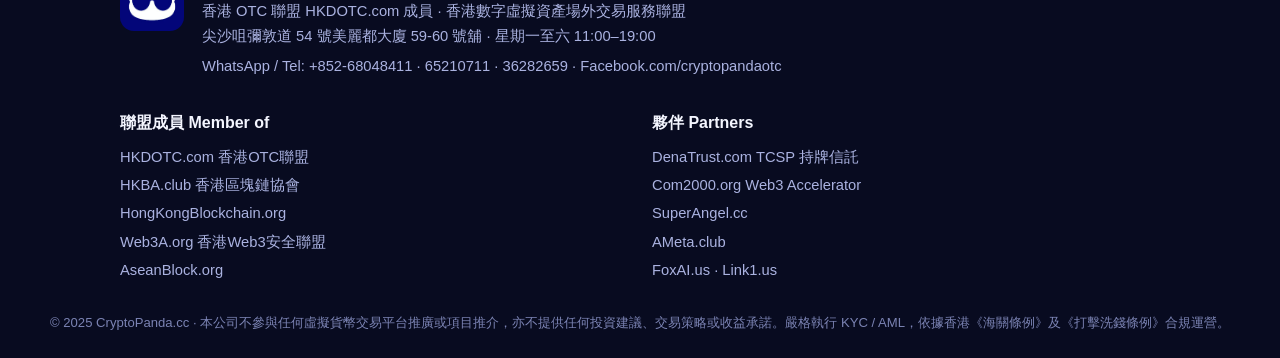
==== commit ed98e8ee: "Move brand banner logo (a9dcb4ada9) from gallery to top hero section" ====
--- a/site/index.html
+++ b/site/index.html
@@ -78,6 +78,9 @@
 </header>
 
 <section class="hero">
+  <div class="wrap">
+    <img class="hero-banner" src="assets/img/a9dcb4ada9.jpg" alt="CryptoPanda.cc 加密熊貓 × HKDOTC.com 香港OTC聯盟" />
+  </div>
   <div class="wrap hero-grid">
     <div>
       <p class="kicker">香港 HKDOTC 聯盟 · 尖沙咀實體 OTC 門市</p>
@@ -249,7 +252,6 @@
   <div class="wrap">
     <div class="section-head"><h2>門市與活動 Gallery</h2></div>
     <div class="gallery">
-      <img src="assets/img/a9dcb4ada9.jpg" alt="CryptoPanda 門市與活動照片" loading="lazy" />
       <img src="assets/img/1baae453f8.jpg" alt="CryptoPanda 門市與活動照片" loading="lazy" />
       <img src="assets/img/5feec6fad7.jpg" alt="CryptoPanda 門市與活動照片" loading="lazy" />
       <img src="assets/img/48e585fd11.jpg" alt="CryptoPanda 門市與活動照片" loading="lazy" />
--- a/site/assets/css/style.css
+++ b/site/assets/css/style.css
@@ -20,6 +20,7 @@
 
 /* hero */
 .hero{padding:64px 0 48px;background:radial-gradient(1000px 500px at 80% -10%,rgba(42,63,240,.35),transparent),var(--bg)}
+.hero-banner{display:block;width:min(640px,100%);margin:0 auto 40px;border-radius:20px;border:1px solid var(--line);box-shadow:0 18px 60px rgba(42,63,240,.45)}
 .hero-grid{display:grid;grid-template-columns:1fr auto;gap:40px;align-items:center}
 .kicker{color:var(--gold);font-weight:700;letter-spacing:.08em;text-transform:uppercase;font-size:.85rem;margin:0 0 10px}
 .hero h1{font-size:clamp(2.1rem,5vw,3.2rem);margin:0 0 14px;line-height:1.15}
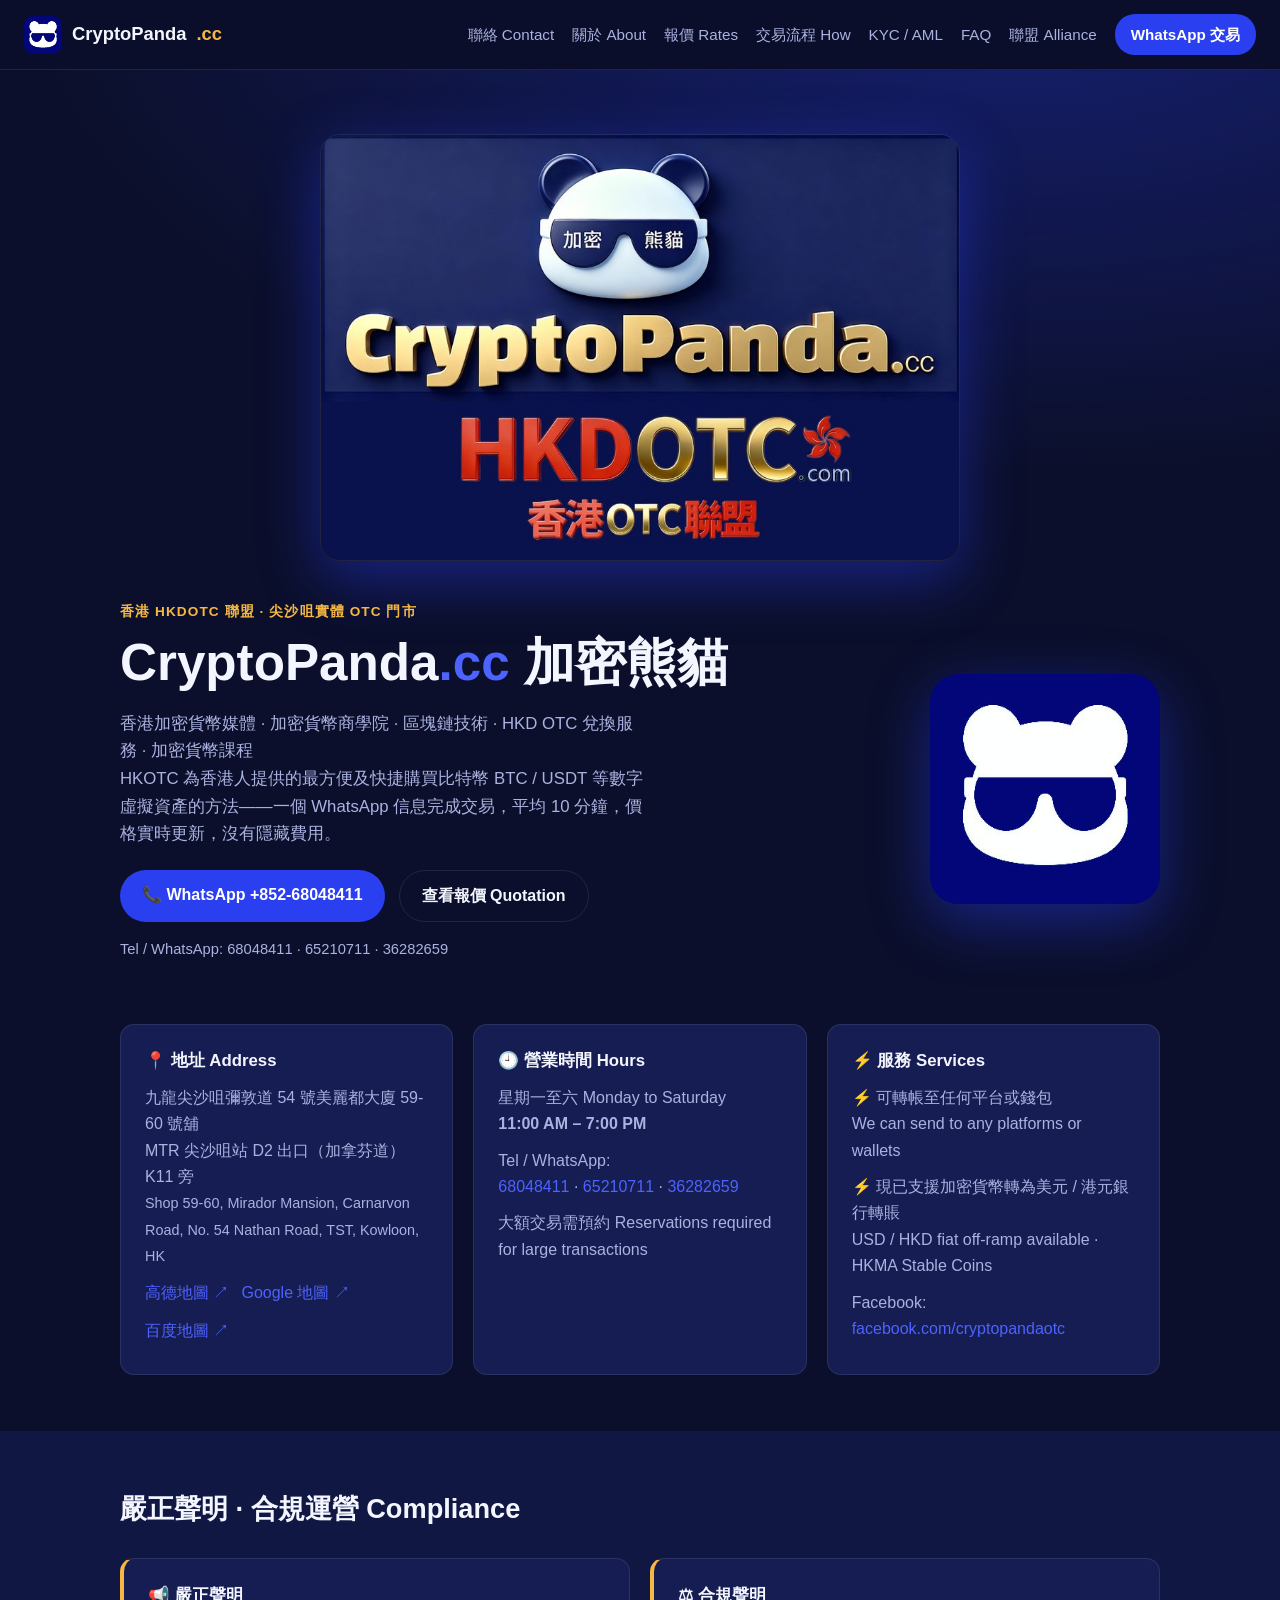
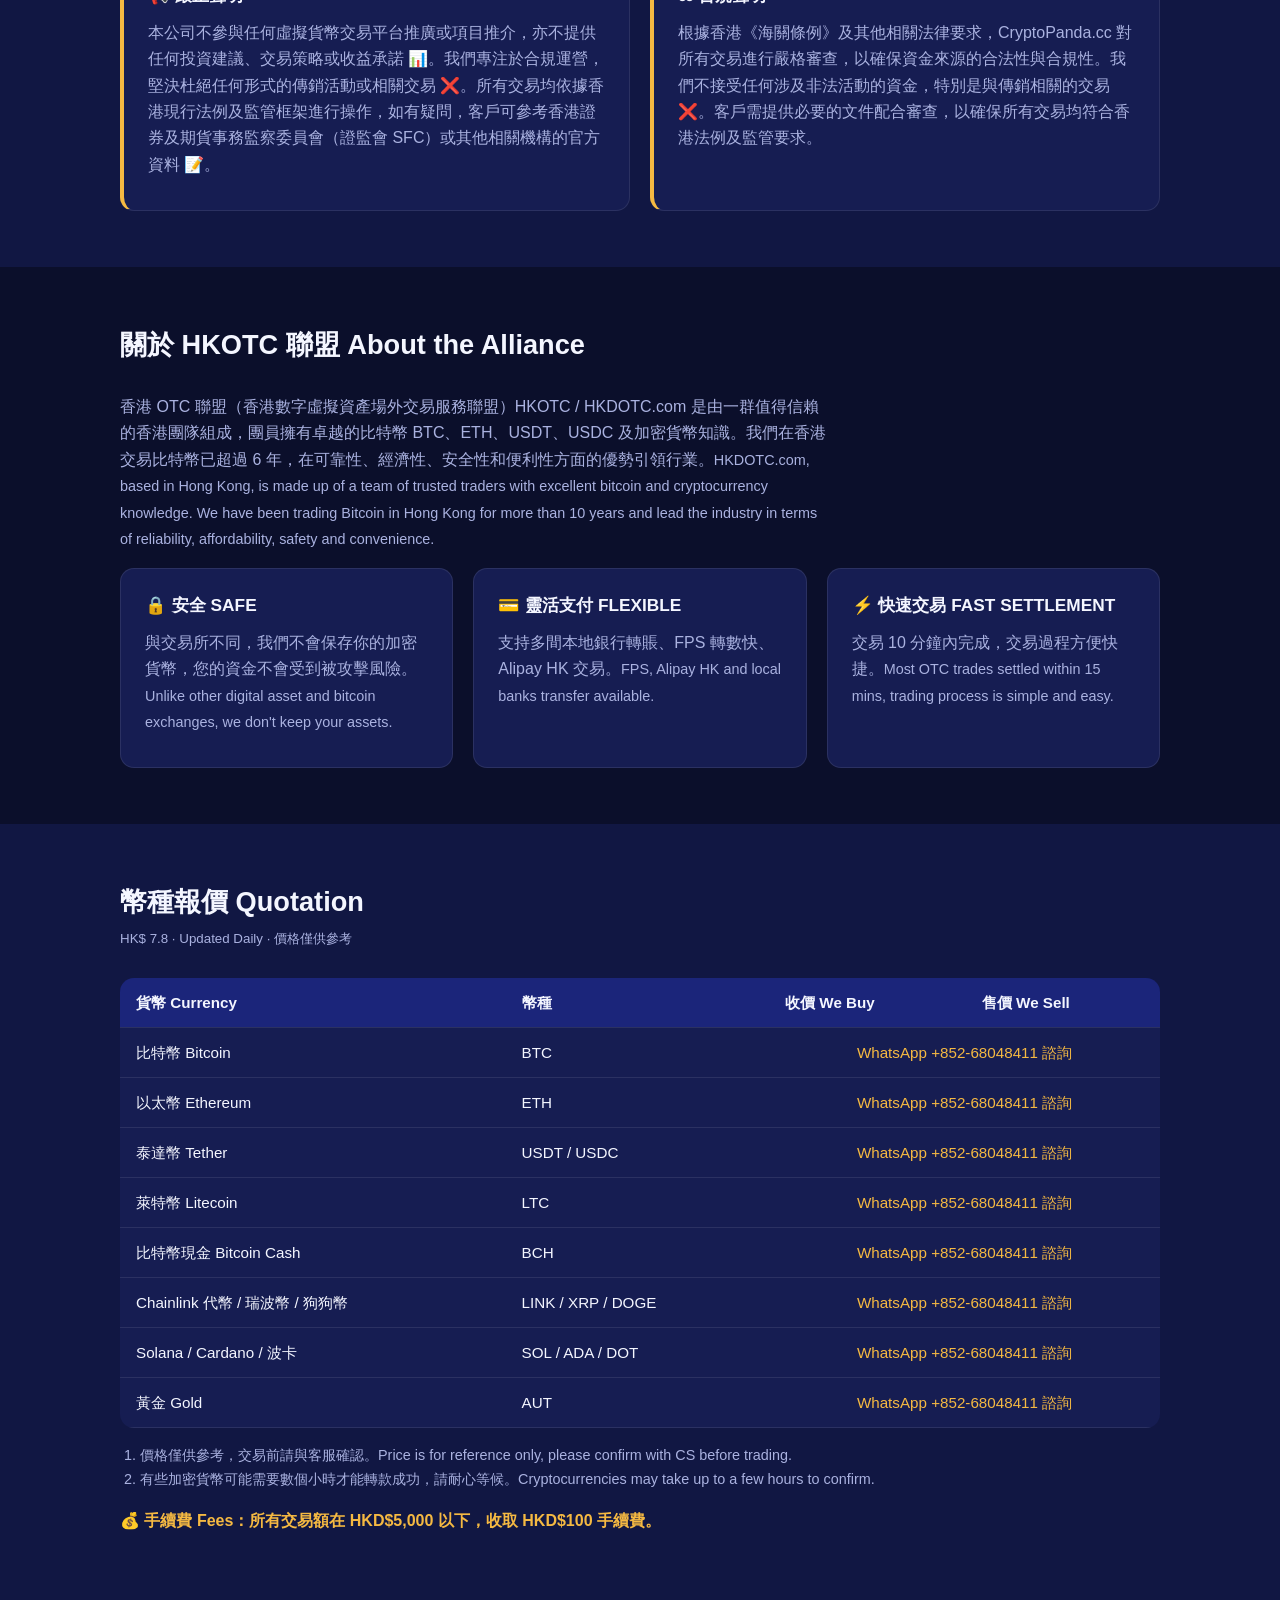
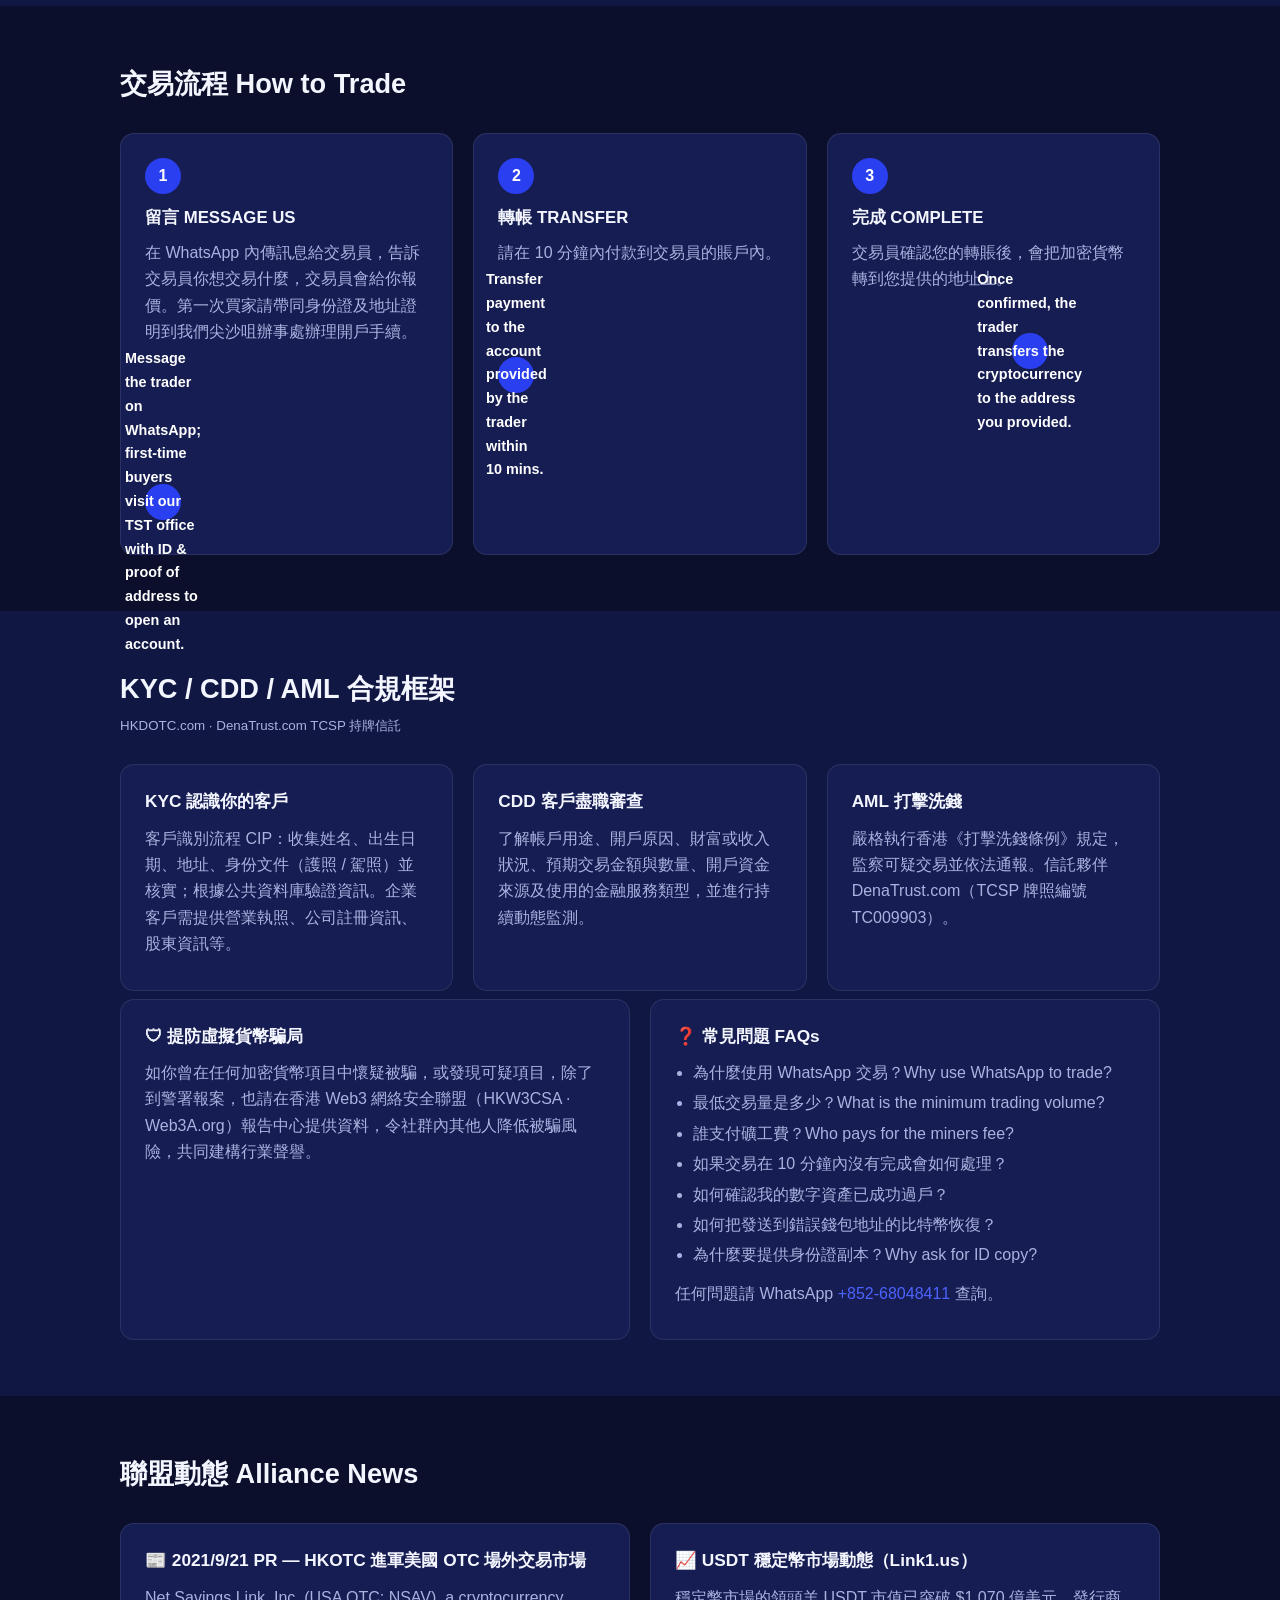
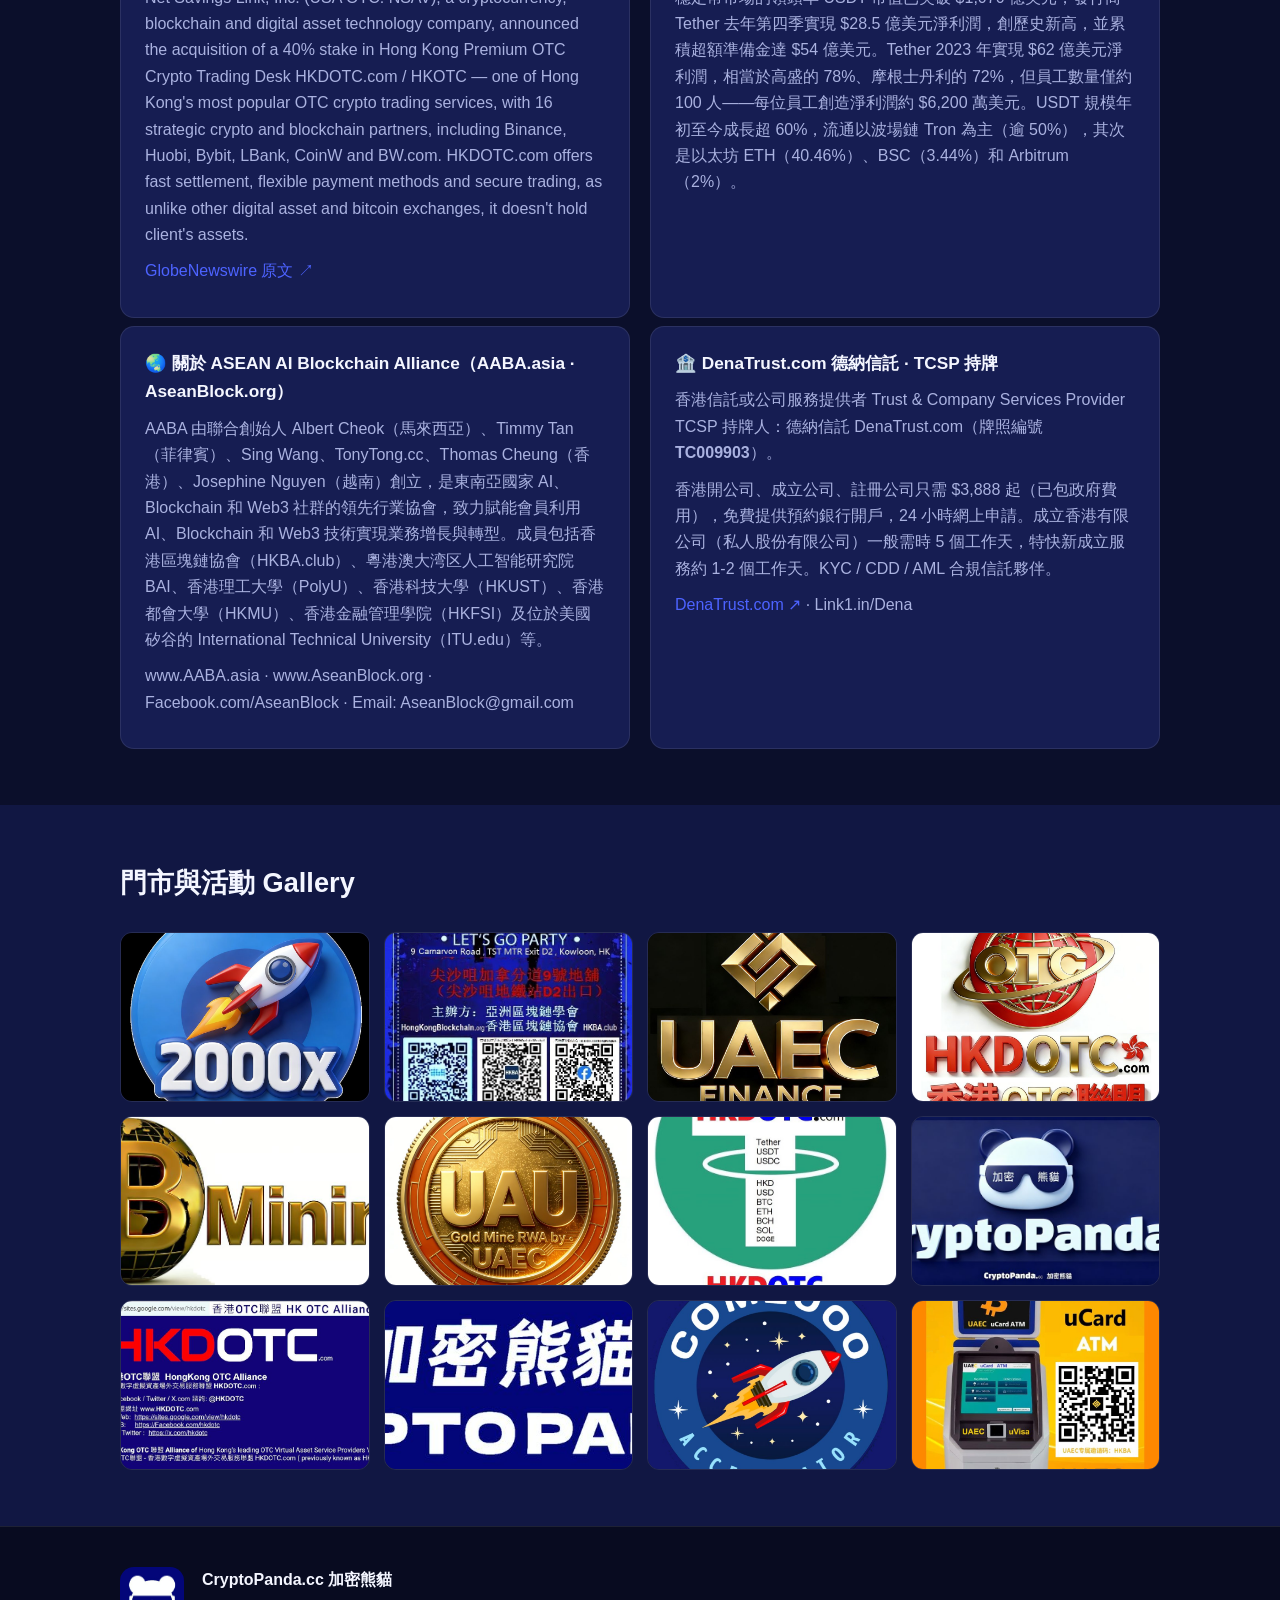
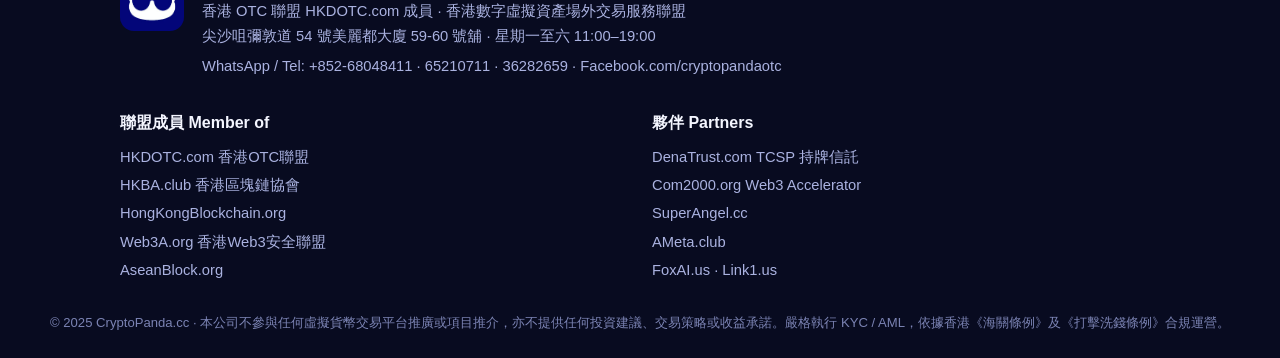
==== commit 6e400b65: "Replace 即時報價 with 諮詢 across site (9 places: quotation table CTA + FAQ schema)" ====
--- a/site/index.html
+++ b/site/index.html
@@ -51,7 +51,7 @@
   "@type": "FAQPage",
   "mainEntity": [
     {"@type": "Question", "name": "為什麼使用 WhatsApp 交易？ Why use WhatsApp to trade?",
-     "acceptedAnswer": {"@type": "Answer", "text": "在 WhatsApp 內傳訊息給交易員，告訴交易員你想交易什麼，交易員會即時報價。一個信息就可以完成交易，交易時間平均只需 10 分鐘。"}},
+     "acceptedAnswer": {"@type": "Answer", "text": "在 WhatsApp 內傳訊息給交易員，告訴交易員你想交易什麼，交易員會即時回覆諮詢。一個信息就可以完成交易，交易時間平均只需 10 分鐘。"}},
     {"@type": "Question", "name": "最低交易量是多少？ What is the minimum trading volume?",
      "acceptedAnswer": {"@type": "Answer", "text": "請 WhatsApp +852-68048411 向客服查詢即時最低交易量。所有交易額在 HKD$5,000 以下收取 HKD$100 手續費。"}},
     {"@type": "Question", "name": "誰支付礦工費？ Who pays for the miners fee?",
@@ -159,14 +159,14 @@
     <table class="rate-table">
       <thead><tr><th>貨幣 Currency</th><th>幣種</th><th>收價 We Buy</th><th>售價 We Sell</th></tr></thead>
       <tbody>
-        <tr><td>比特幣 Bitcoin</td><td>BTC</td><td colspan="2" class="mid">WhatsApp +852-68048411 即時報價</td></tr>
-        <tr><td>以太幣 Ethereum</td><td>ETH</td><td colspan="2" class="mid">WhatsApp +852-68048411 即時報價</td></tr>
-        <tr><td>泰達幣 Tether</td><td>USDT / USDC</td><td colspan="2" class="mid">WhatsApp +852-68048411 即時報價</td></tr>
-        <tr><td>萊特幣 Litecoin</td><td>LTC</td><td colspan="2" class="mid">WhatsApp +852-68048411 即時報價</td></tr>
-        <tr><td>比特幣現金 Bitcoin Cash</td><td>BCH</td><td colspan="2" class="mid">WhatsApp +852-68048411 即時報價</td></tr>
-        <tr><td>Chainlink 代幣 / 瑞波幣 / 狗狗幣</td><td>LINK / XRP / DOGE</td><td colspan="2" class="mid">WhatsApp +852-68048411 即時報價</td></tr>
-        <tr><td>Solana / Cardano / 波卡</td><td>SOL / ADA / DOT</td><td colspan="2" class="mid">WhatsApp +852-68048411 即時報價</td></tr>
-        <tr><td>黃金 Gold</td><td>AUT</td><td colspan="2" class="mid">WhatsApp +852-68048411 即時報價</td></tr>
+        <tr><td>比特幣 Bitcoin</td><td>BTC</td><td colspan="2" class="mid">WhatsApp +852-68048411 諮詢</td></tr>
+        <tr><td>以太幣 Ethereum</td><td>ETH</td><td colspan="2" class="mid">WhatsApp +852-68048411 諮詢</td></tr>
+        <tr><td>泰達幣 Tether</td><td>USDT / USDC</td><td colspan="2" class="mid">WhatsApp +852-68048411 諮詢</td></tr>
+        <tr><td>萊特幣 Litecoin</td><td>LTC</td><td colspan="2" class="mid">WhatsApp +852-68048411 諮詢</td></tr>
+        <tr><td>比特幣現金 Bitcoin Cash</td><td>BCH</td><td colspan="2" class="mid">WhatsApp +852-68048411 諮詢</td></tr>
+        <tr><td>Chainlink 代幣 / 瑞波幣 / 狗狗幣</td><td>LINK / XRP / DOGE</td><td colspan="2" class="mid">WhatsApp +852-68048411 諮詢</td></tr>
+        <tr><td>Solana / Cardano / 波卡</td><td>SOL / ADA / DOT</td><td colspan="2" class="mid">WhatsApp +852-68048411 諮詢</td></tr>
+        <tr><td>黃金 Gold</td><td>AUT</td><td colspan="2" class="mid">WhatsApp +852-68048411 諮詢</td></tr>
       </tbody>
     </table>
     <ol class="notes">
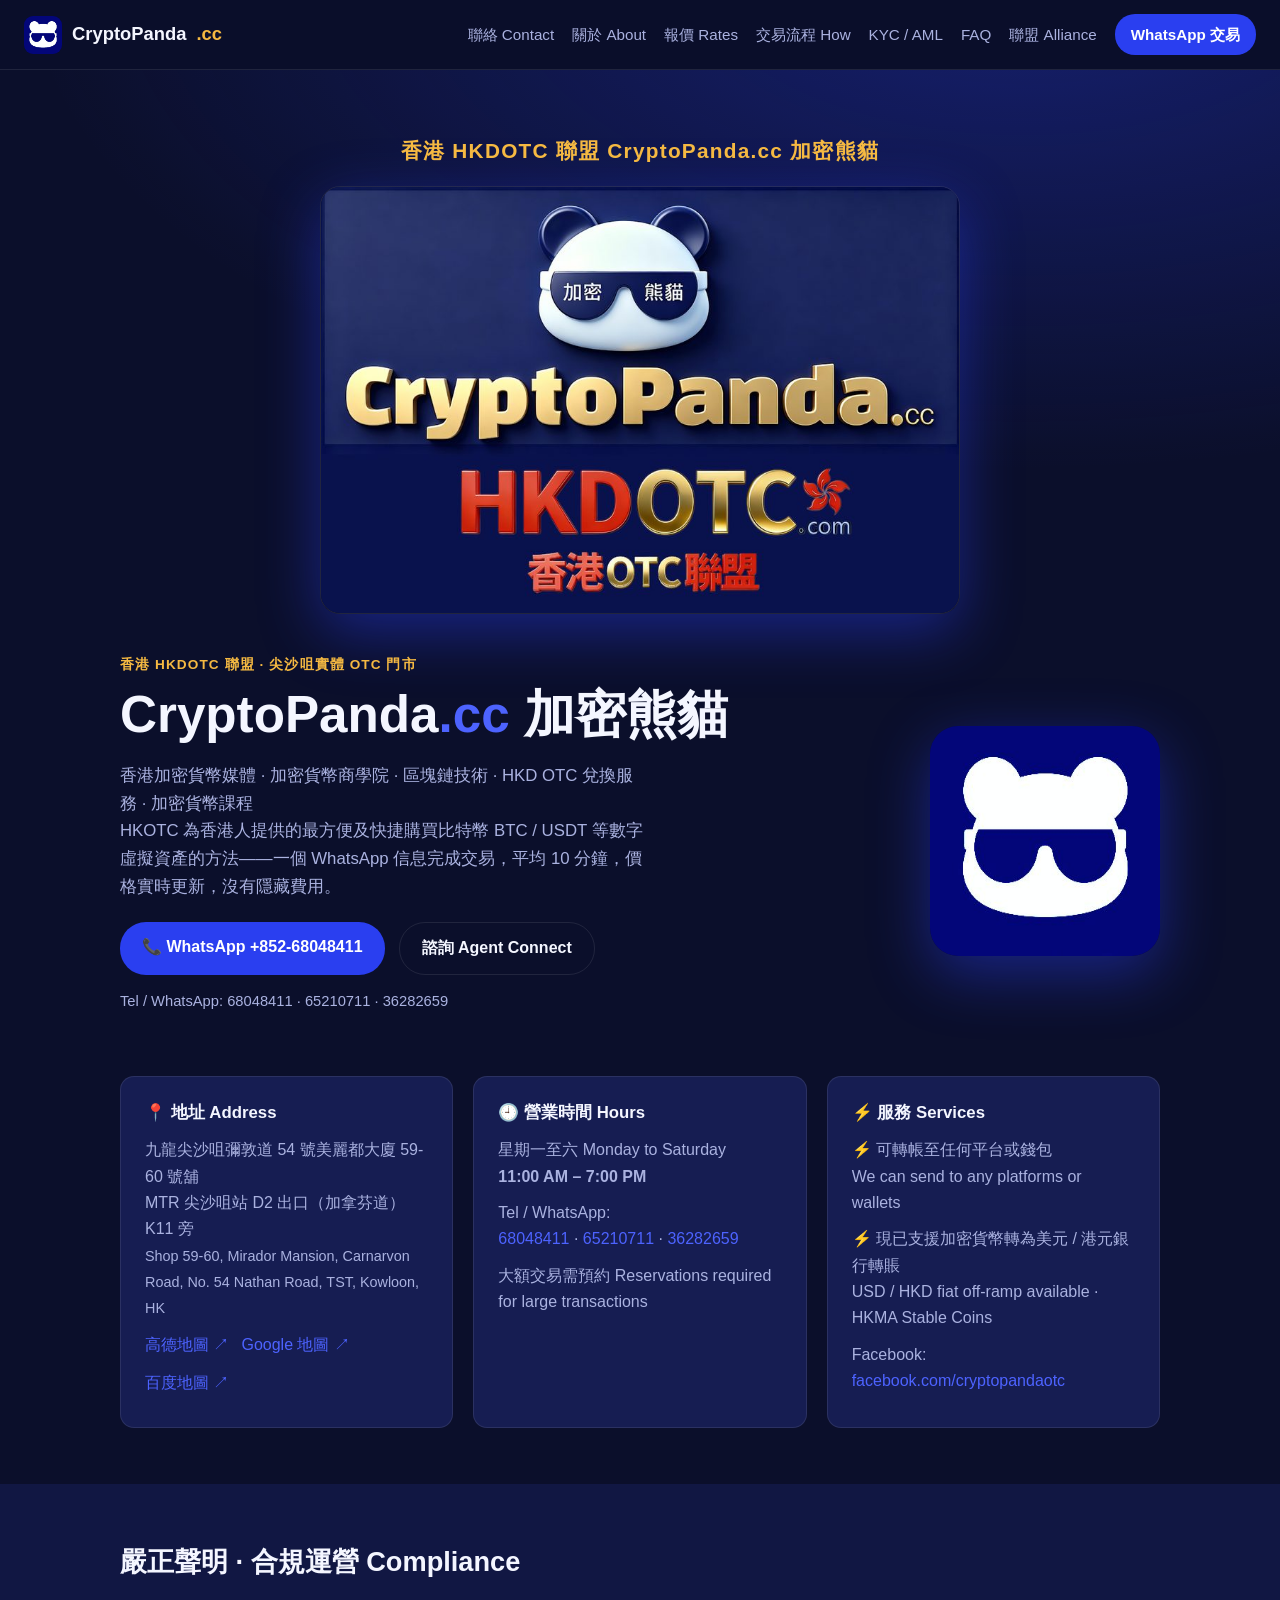
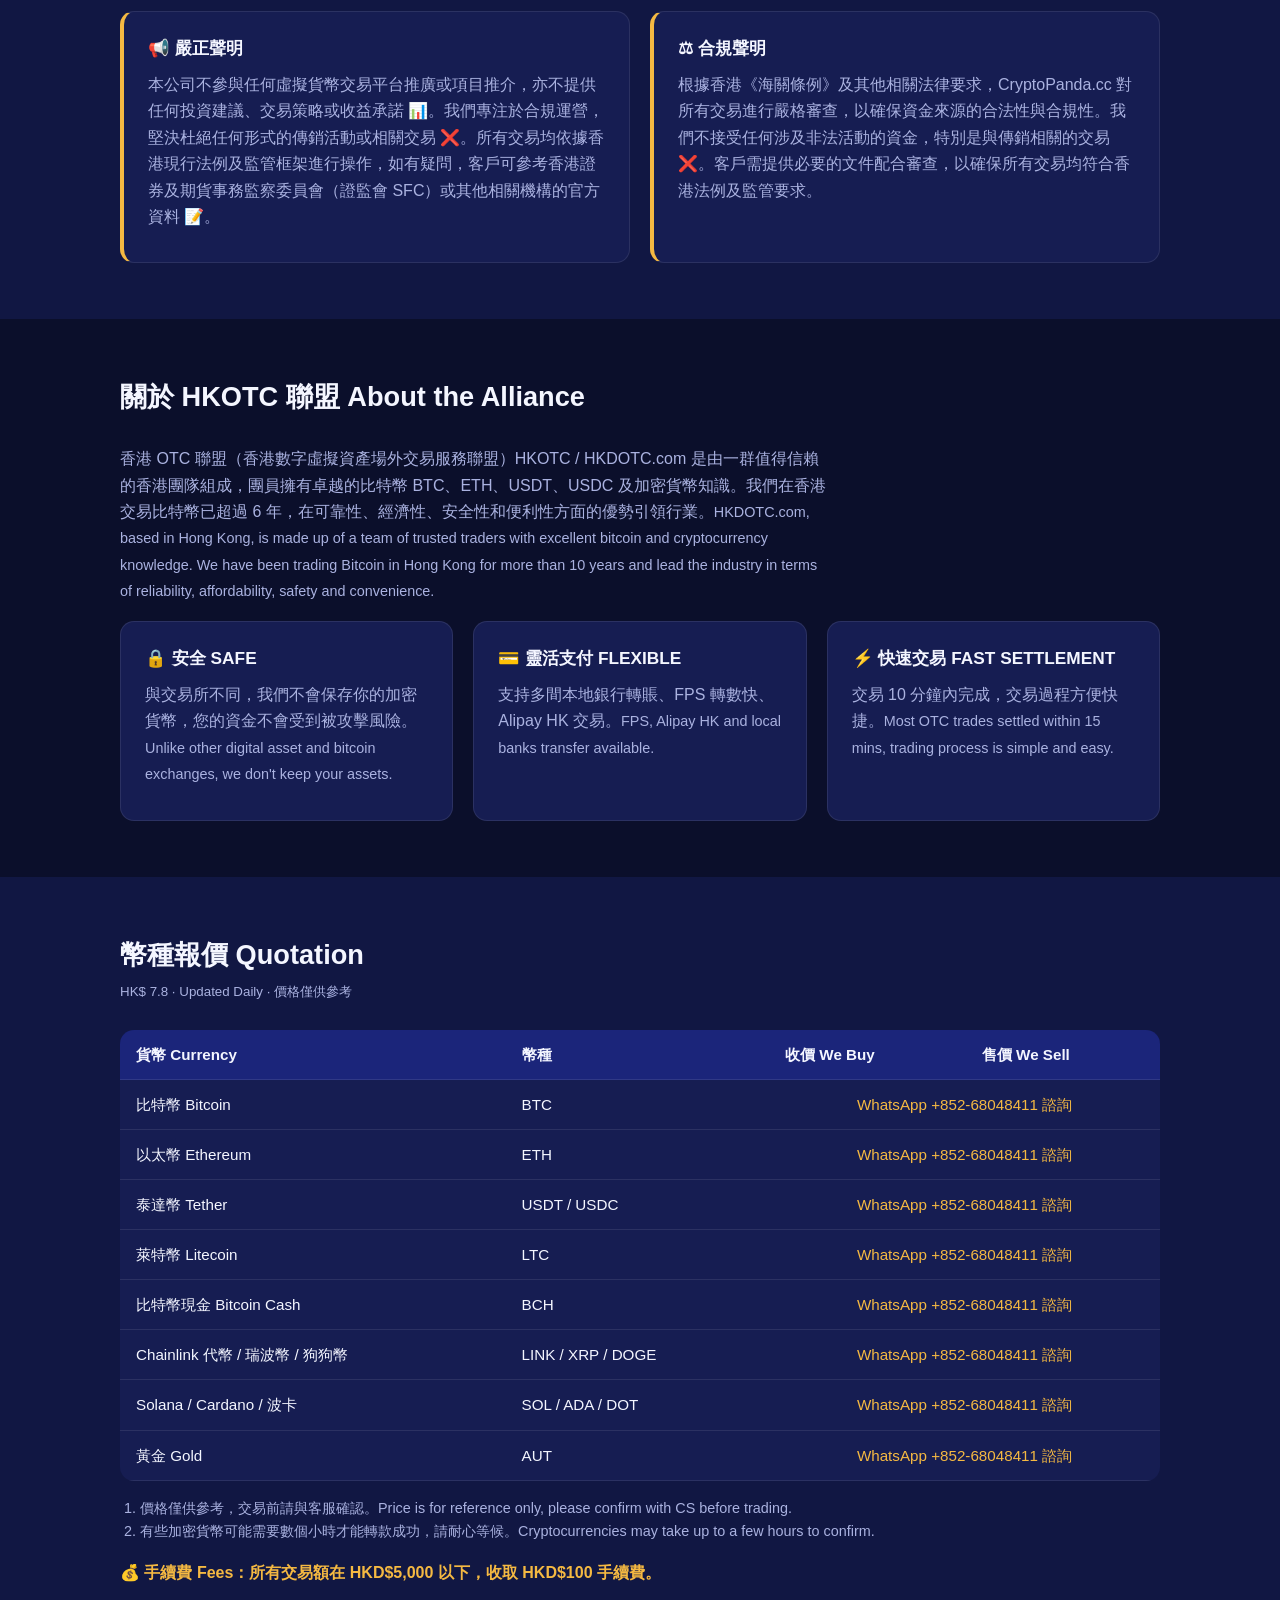
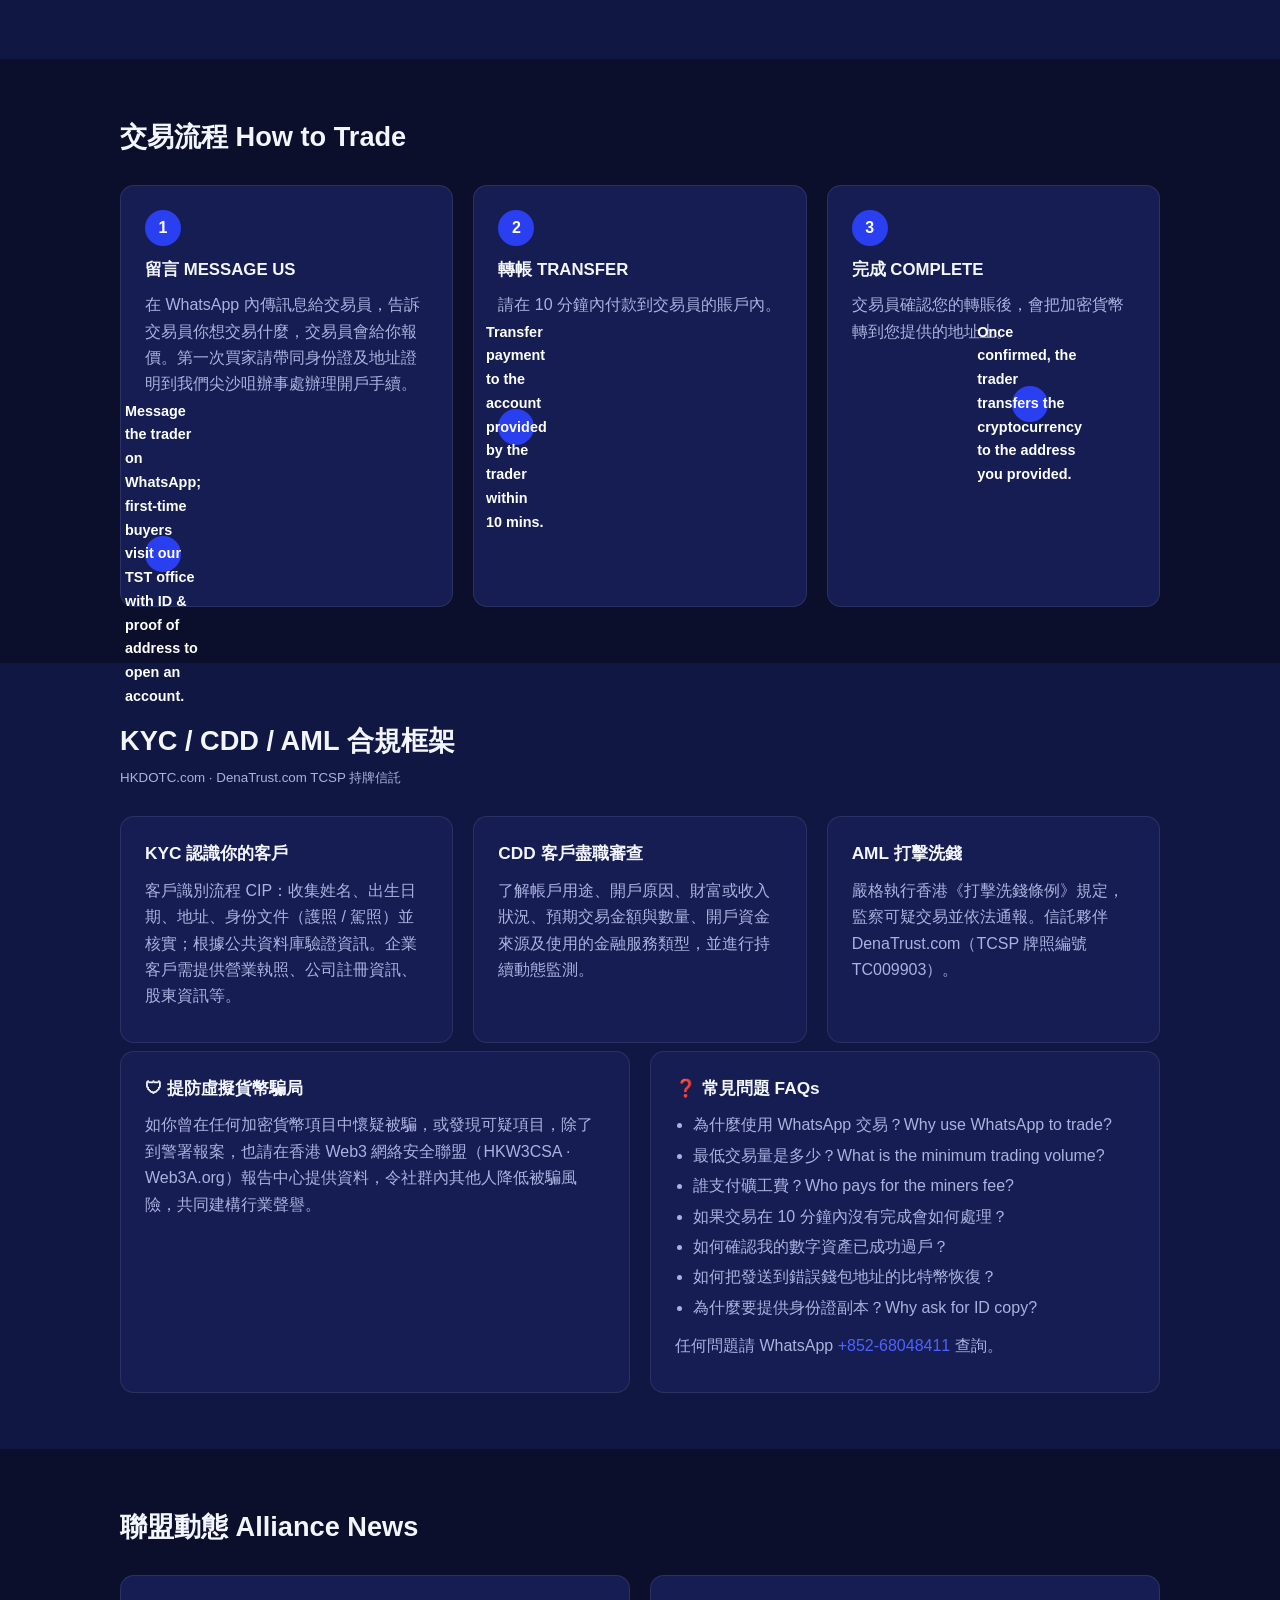
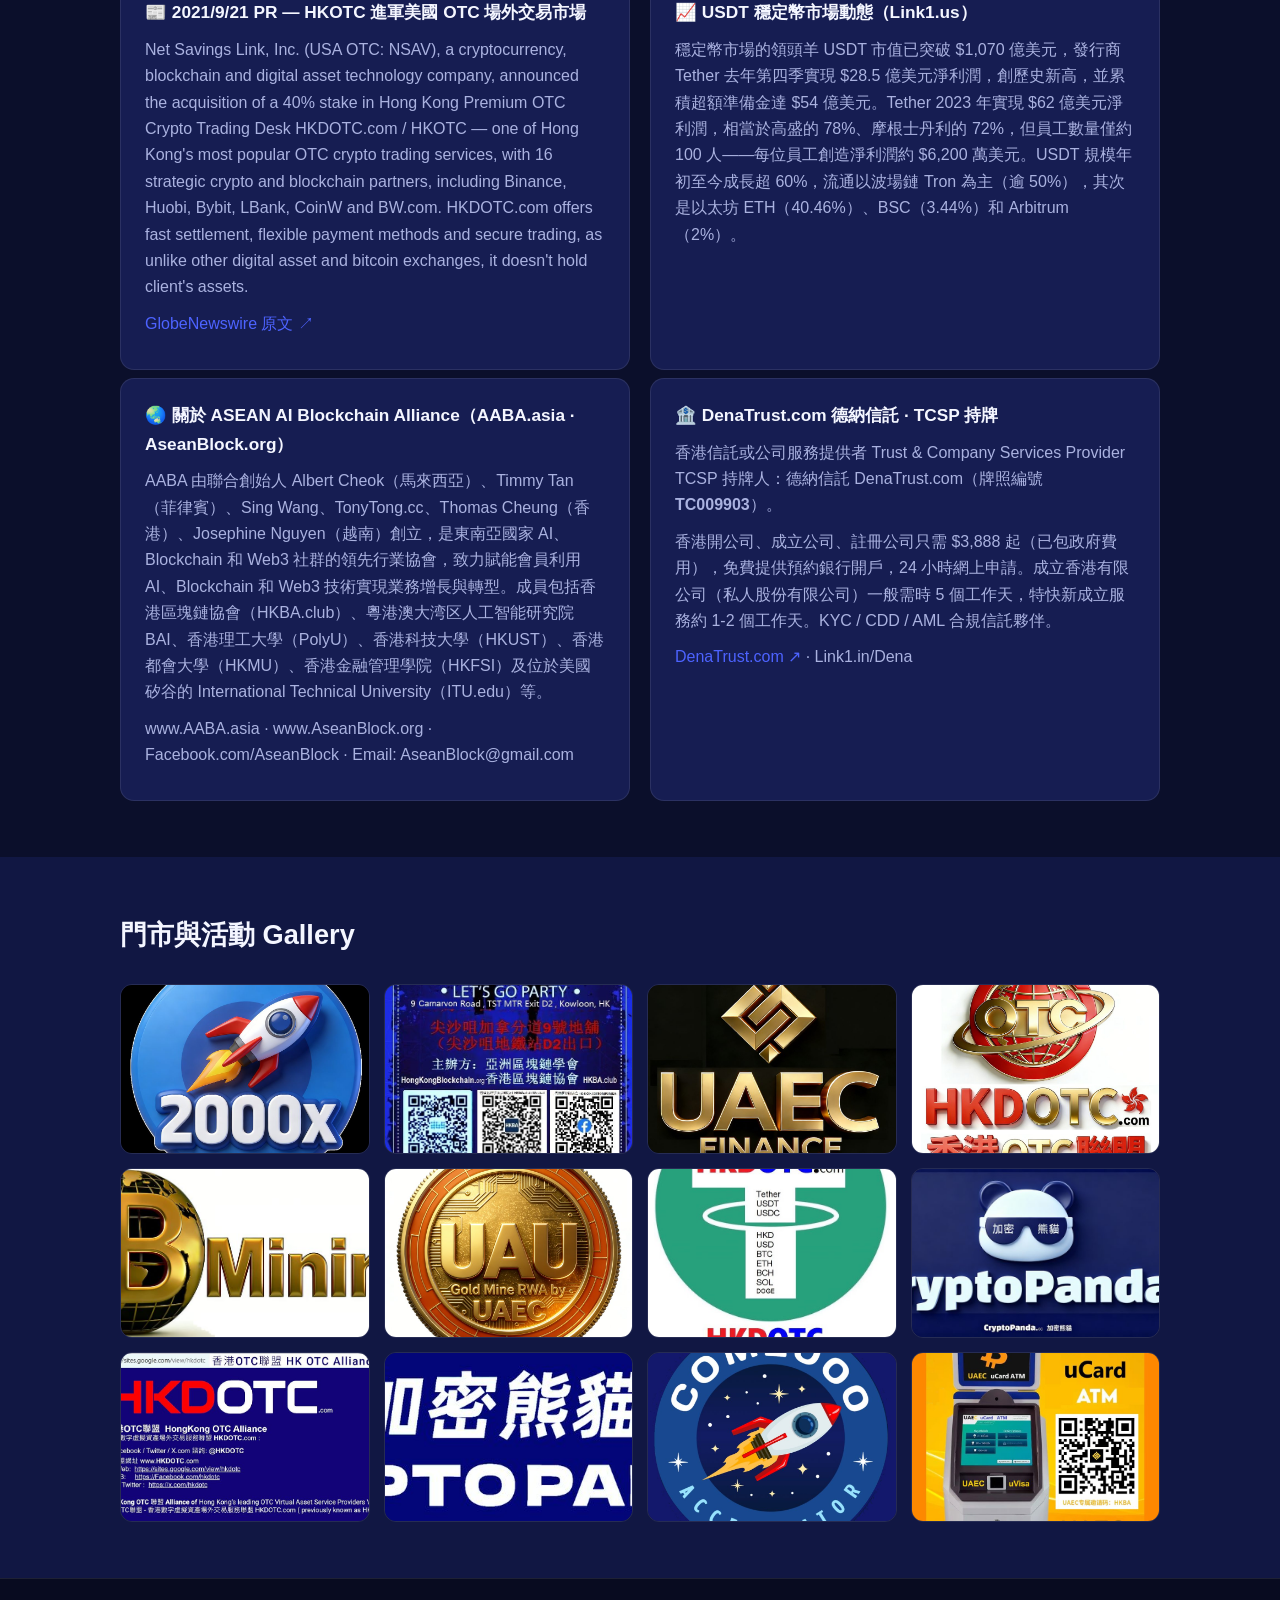
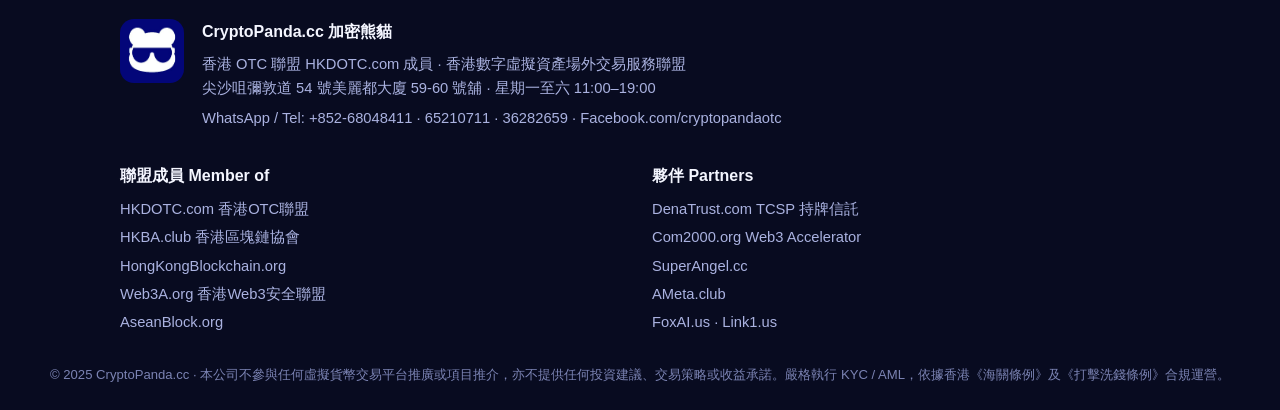
==== commit 9b5003fd: "Hero: add 香港 HKDOTC 聯盟 CryptoPanda.cc 加密熊貓 title above banner; swap 查看報價 Quotation -> 諮詢 Agent Conne" ====
--- a/site/index.html
+++ b/site/index.html
@@ -79,6 +79,7 @@
 
 <section class="hero">
   <div class="wrap">
+    <p class="hero-banner-title">香港 HKDOTC 聯盟 CryptoPanda.cc 加密熊貓</p>
     <img class="hero-banner" src="assets/img/a9dcb4ada9.jpg" alt="CryptoPanda.cc 加密熊貓 × HKDOTC.com 香港OTC聯盟" />
   </div>
   <div class="wrap hero-grid">
@@ -89,7 +90,7 @@
       HKOTC 為香港人提供的最方便及快捷購買比特幣 BTC / USDT 等數字虛擬資產的方法——一個 WhatsApp 信息完成交易，平均 10 分鐘，價格實時更新，沒有隱藏費用。</p>
       <div class="hero-actions">
         <a class="btn primary" href="https://wa.me/85268048411">📞 WhatsApp +852-68048411</a>
-        <a class="btn ghost" href="#rates">查看報價 Quotation</a>
+        <a class="btn ghost" href="#rates">諮詢 Agent Connect</a>
       </div>
       <p class="hero-note">Tel / WhatsApp: 68048411 · 65210711 · 36282659</p>
     </div>
--- a/site/assets/css/style.css
+++ b/site/assets/css/style.css
@@ -20,6 +20,7 @@
 
 /* hero */
 .hero{padding:64px 0 48px;background:radial-gradient(1000px 500px at 80% -10%,rgba(42,63,240,.35),transparent),var(--bg)}
+.hero-banner-title{text-align:center;color:var(--gold);font-weight:800;letter-spacing:.06em;font-size:clamp(1rem,2.2vw,1.3rem);margin:0 0 18px}
 .hero-banner{display:block;width:min(640px,100%);margin:0 auto 40px;border-radius:20px;border:1px solid var(--line);box-shadow:0 18px 60px rgba(42,63,240,.45)}
 .hero-grid{display:grid;grid-template-columns:1fr auto;gap:40px;align-items:center}
 .kicker{color:var(--gold);font-weight:700;letter-spacing:.08em;text-transform:uppercase;font-size:.85rem;margin:0 0 10px}
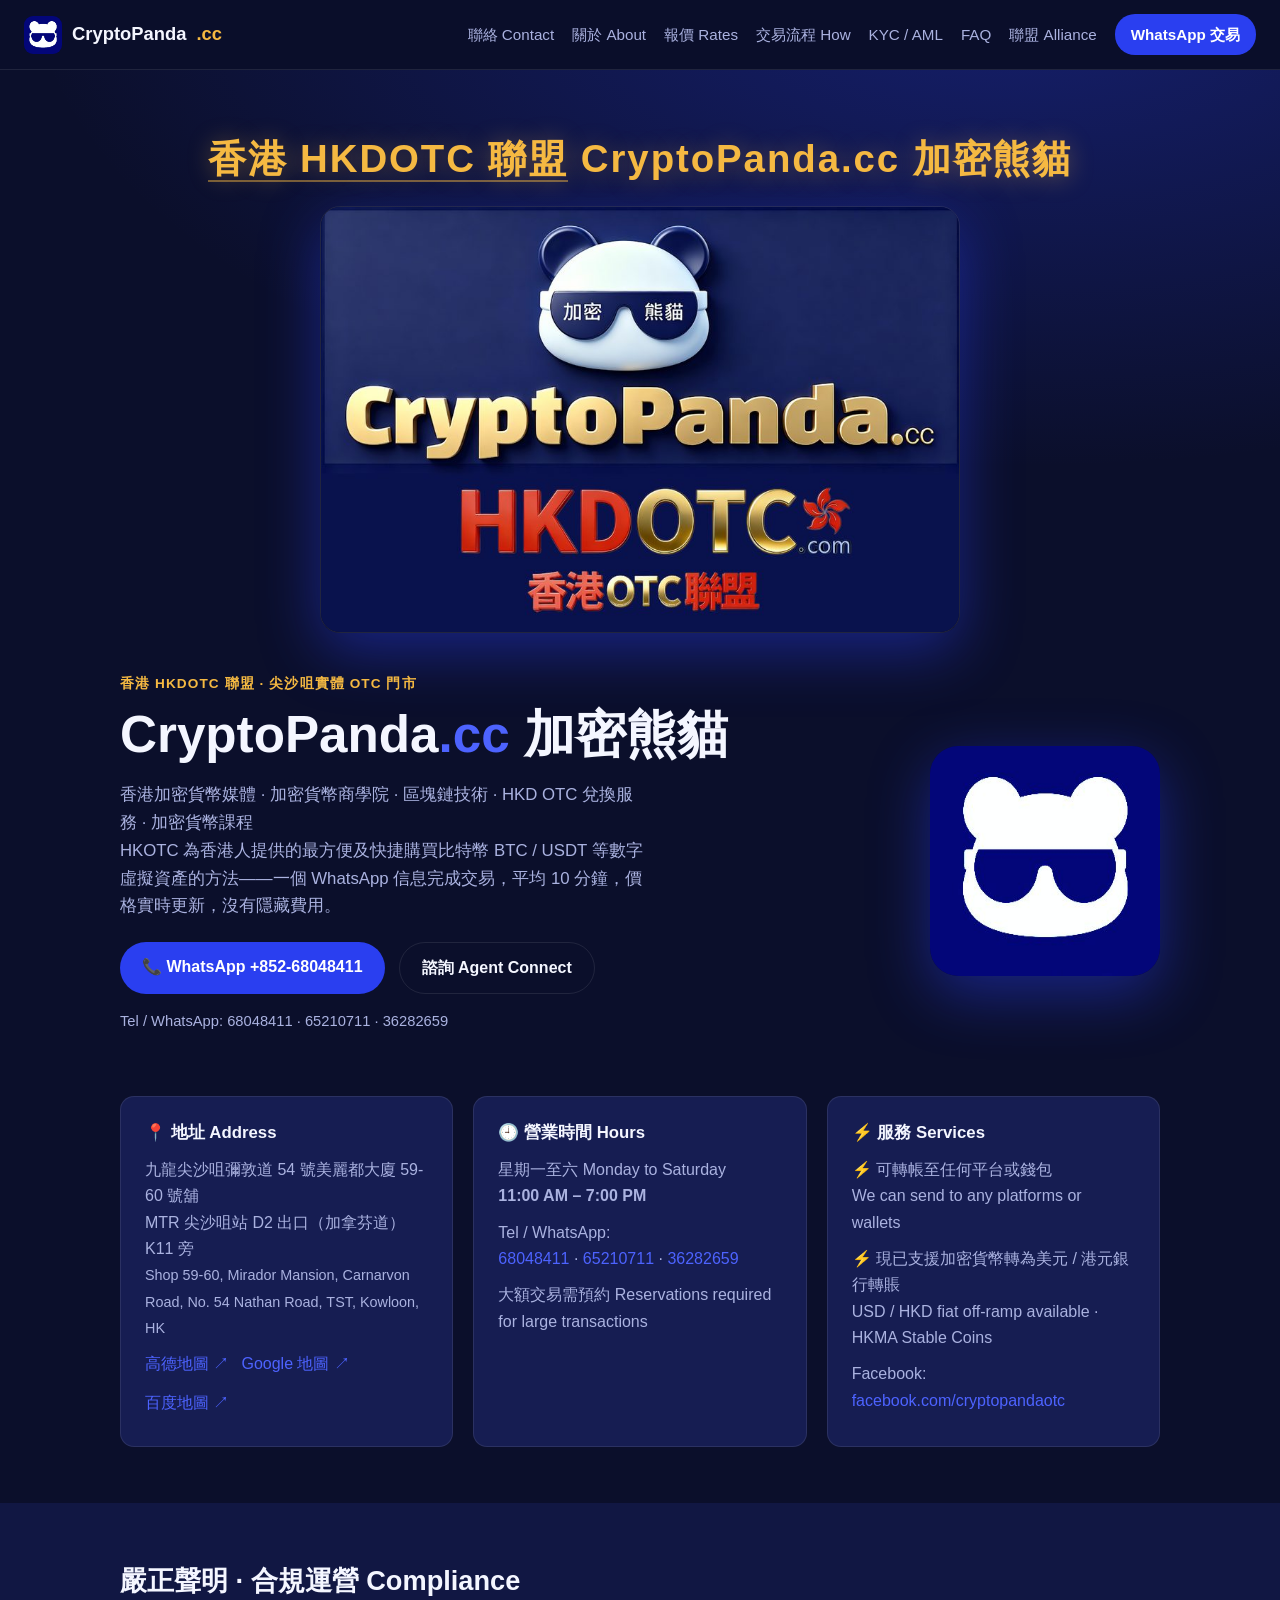
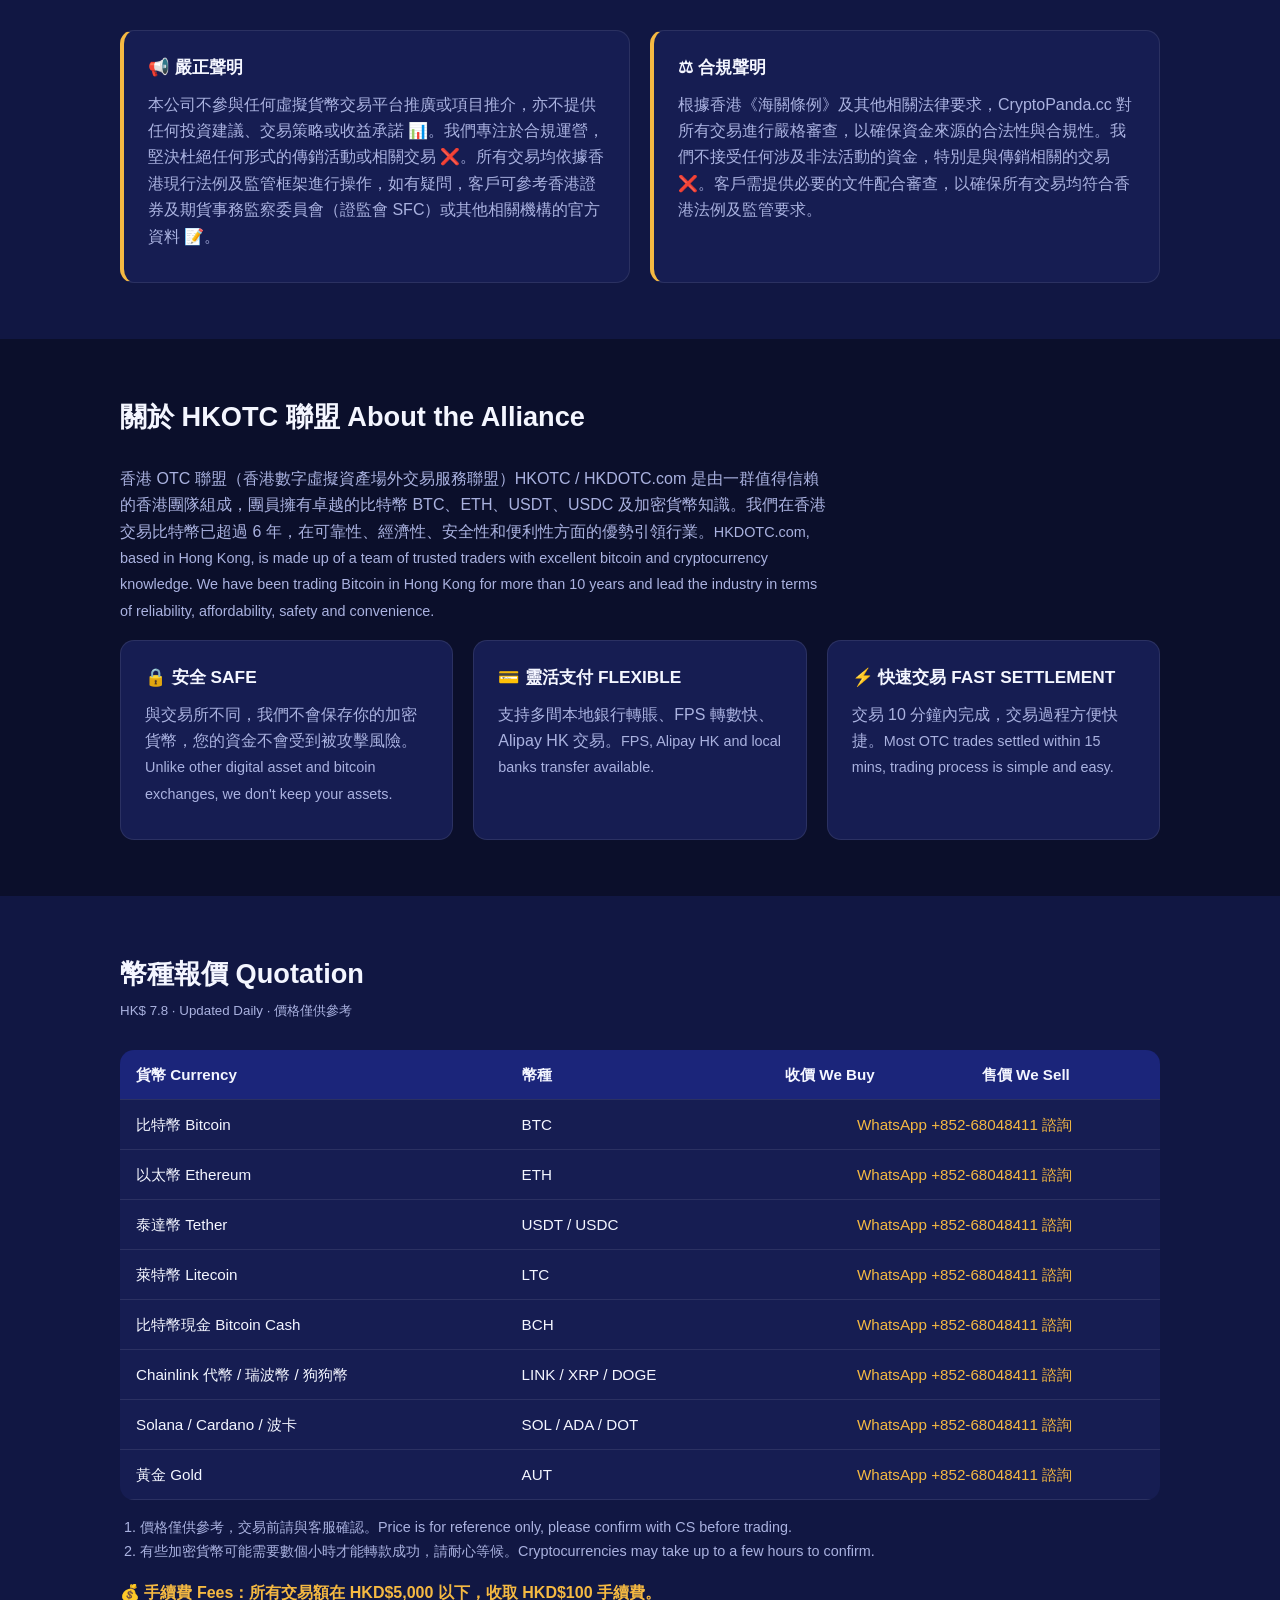
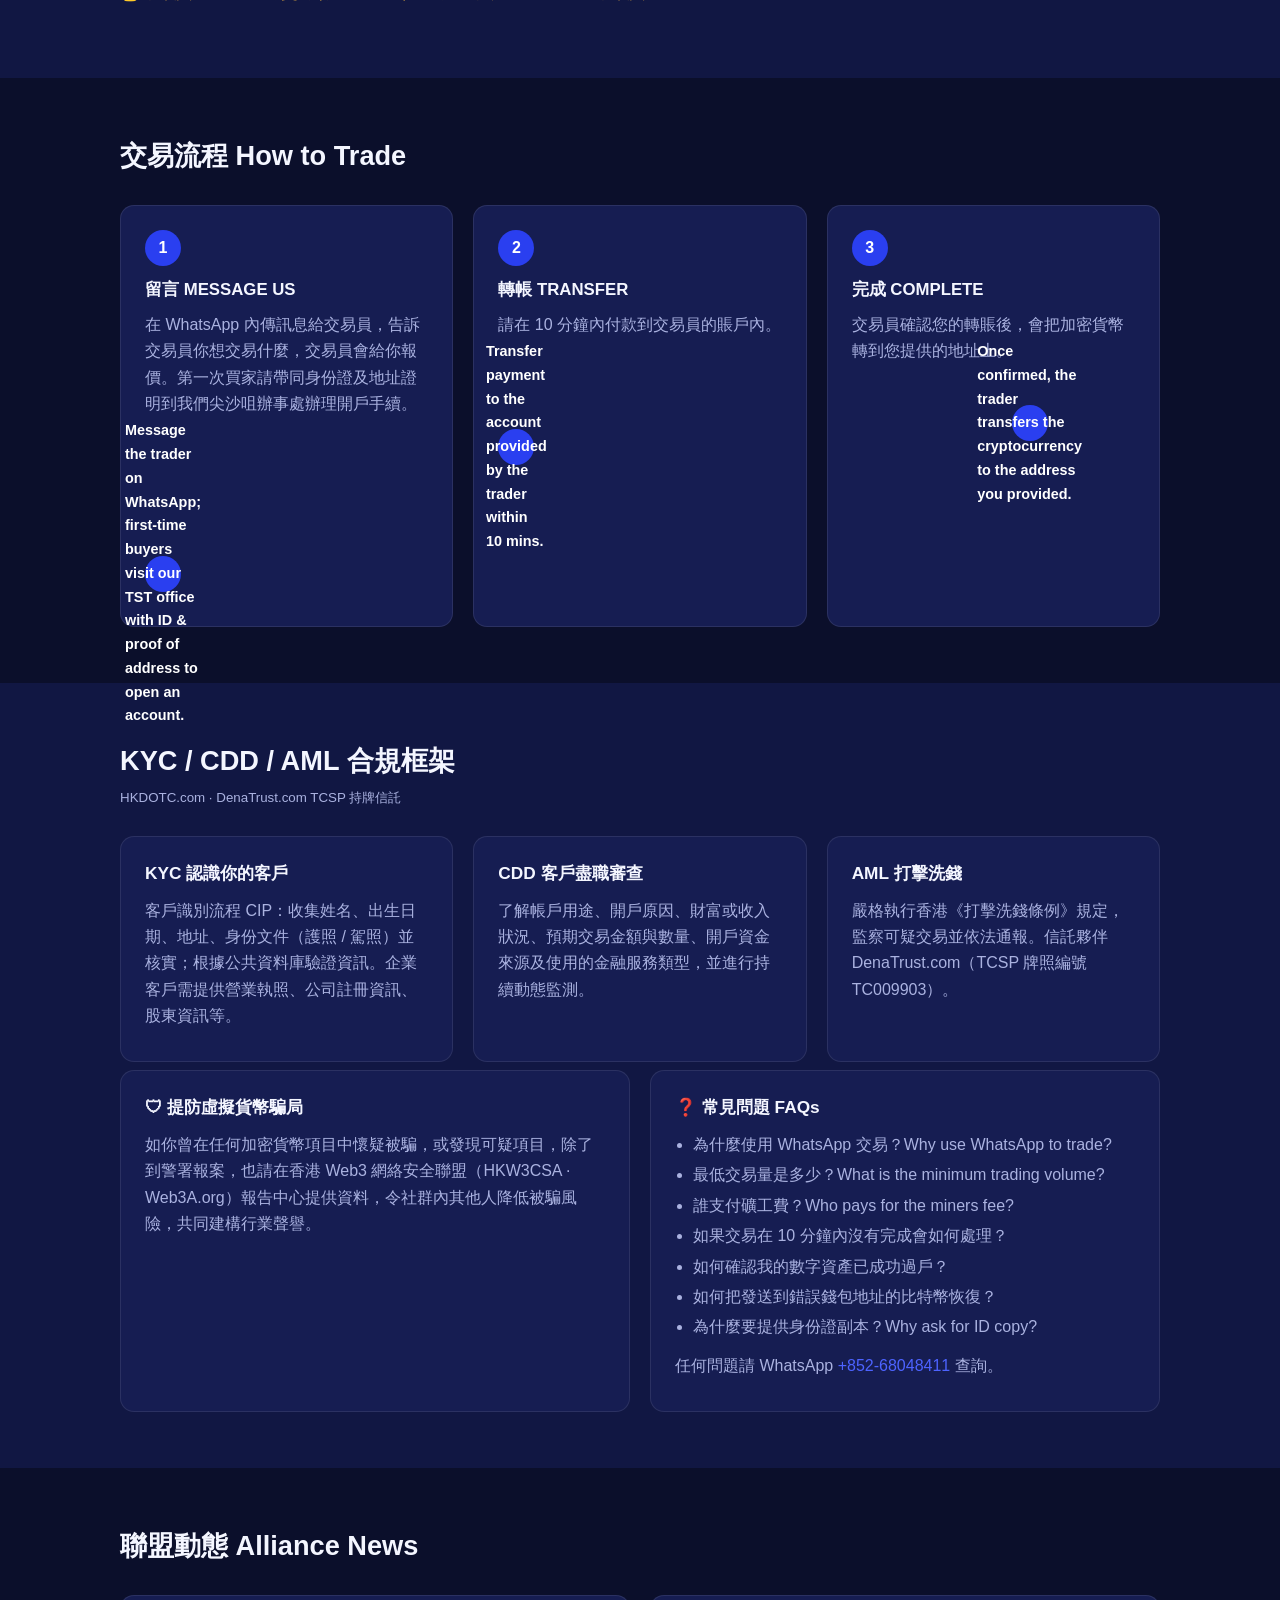
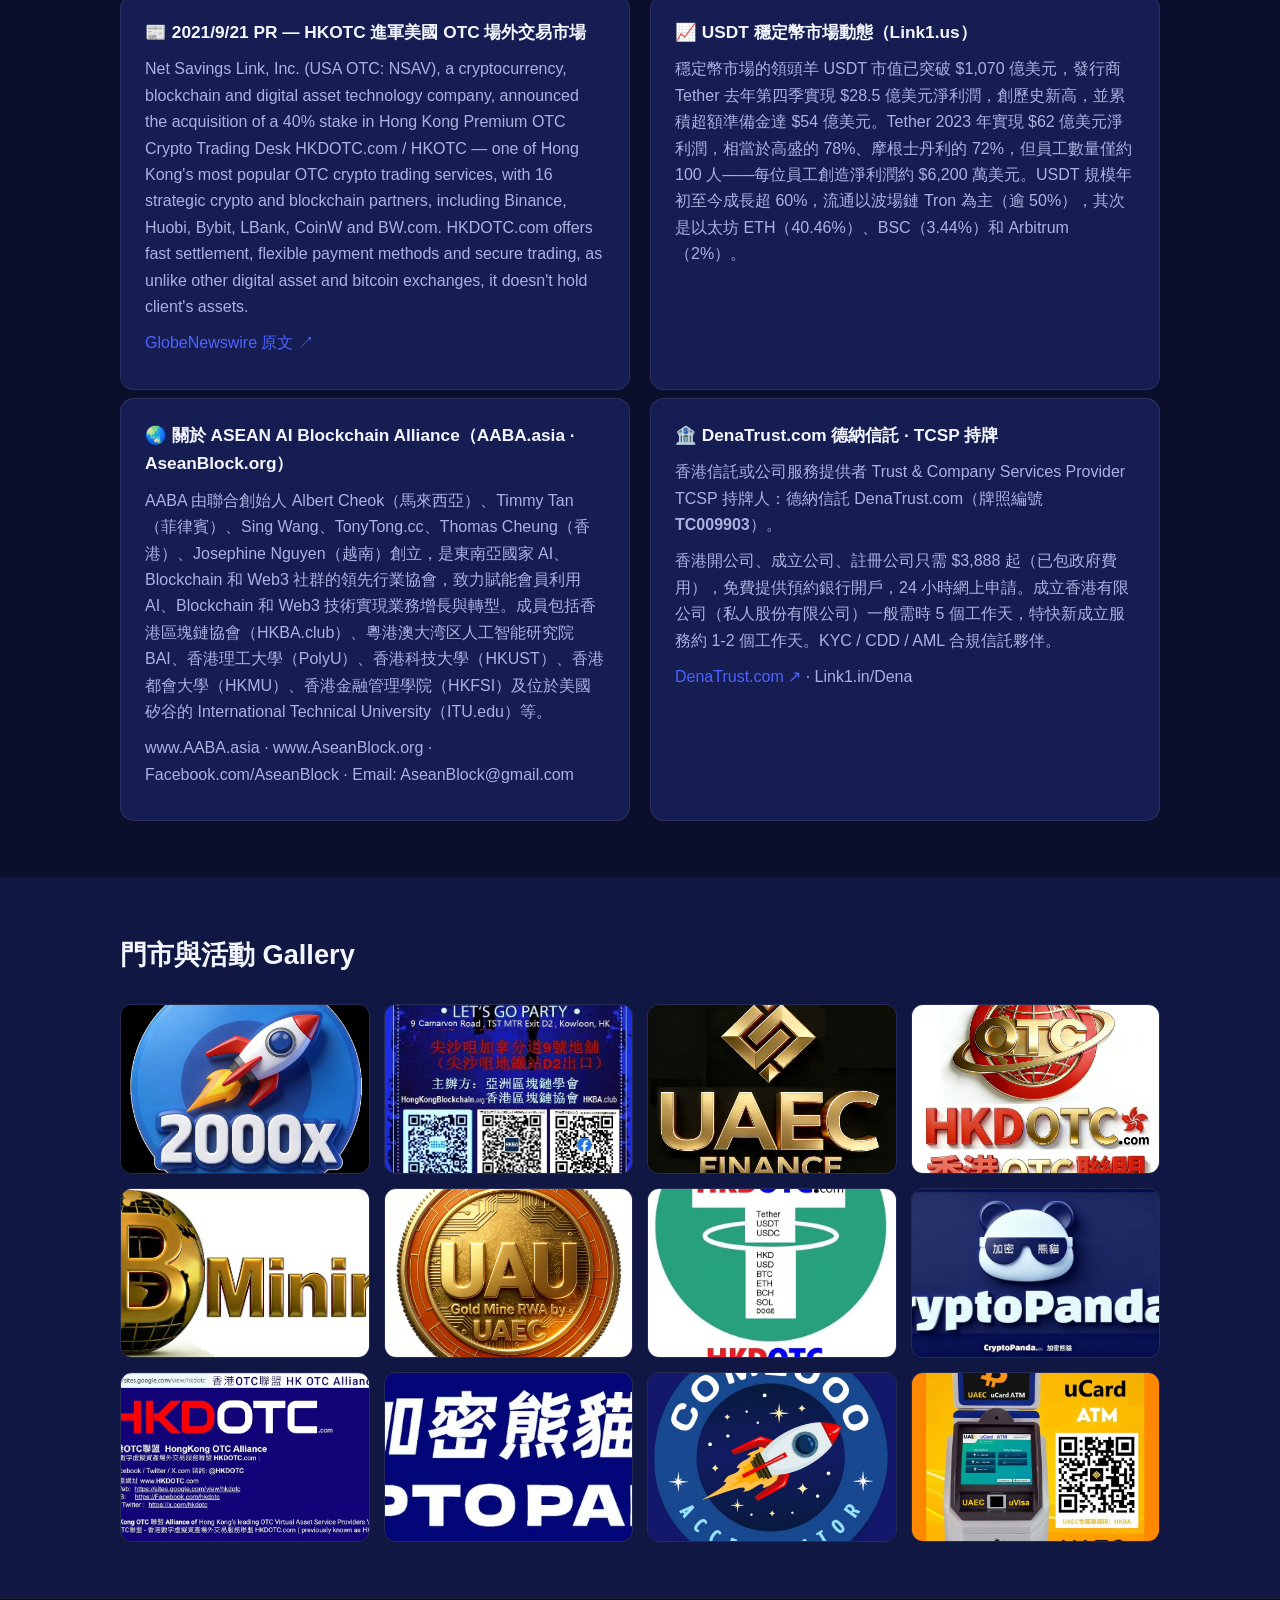
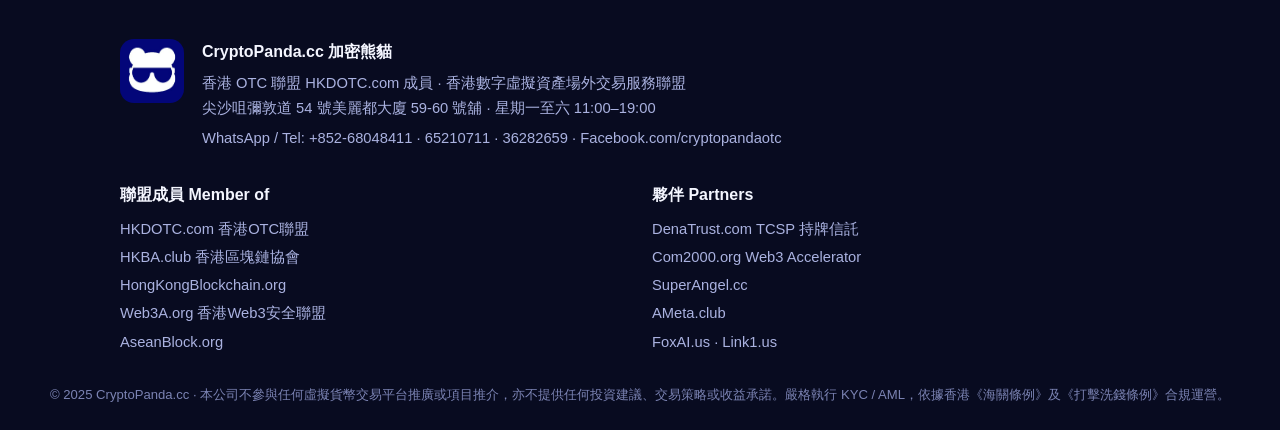
==== commit c72b22f0: "Link 香港 HKDOTC 聯盟 in hero title to hkdotc.com (gold, underlined)" ====
--- a/site/index.html
+++ b/site/index.html
@@ -79,7 +79,7 @@
 
 <section class="hero">
   <div class="wrap">
-    <p class="hero-banner-title">香港 HKDOTC 聯盟 CryptoPanda.cc 加密熊貓</p>
+    <p class="hero-banner-title"><a href="https://hkdotc.com/" target="_blank" rel="noopener">香港 HKDOTC 聯盟</a> CryptoPanda.cc 加密熊貓</p>
     <img class="hero-banner" src="assets/img/a9dcb4ada9.jpg" alt="CryptoPanda.cc 加密熊貓 × HKDOTC.com 香港OTC聯盟" />
   </div>
   <div class="wrap hero-grid">
--- a/site/assets/css/style.css
+++ b/site/assets/css/style.css
@@ -20,7 +20,9 @@
 
 /* hero */
 .hero{padding:64px 0 48px;background:radial-gradient(1000px 500px at 80% -10%,rgba(42,63,240,.35),transparent),var(--bg)}
-.hero-banner-title{text-align:center;color:var(--gold);font-weight:800;letter-spacing:.06em;font-size:clamp(1rem,2.2vw,1.3rem);margin:0 0 18px}
+.hero-banner-title{text-align:center;color:var(--gold);font-weight:800;letter-spacing:.05em;font-size:clamp(1.6rem,4vw,2.4rem);line-height:1.3;margin:0 0 22px;text-shadow:0 2px 24px rgba(245,185,66,.35)}
+.hero-banner-title a{color:inherit;text-decoration:none;border-bottom:2px solid rgba(245,185,66,.45);transition:border-color .2s}
+.hero-banner-title a:hover{border-bottom-color:var(--gold);text-decoration:none}
 .hero-banner{display:block;width:min(640px,100%);margin:0 auto 40px;border-radius:20px;border:1px solid var(--line);box-shadow:0 18px 60px rgba(42,63,240,.45)}
 .hero-grid{display:grid;grid-template-columns:1fr auto;gap:40px;align-items:center}
 .kicker{color:var(--gold);font-weight:700;letter-spacing:.08em;text-transform:uppercase;font-size:.85rem;margin:0 0 10px}
